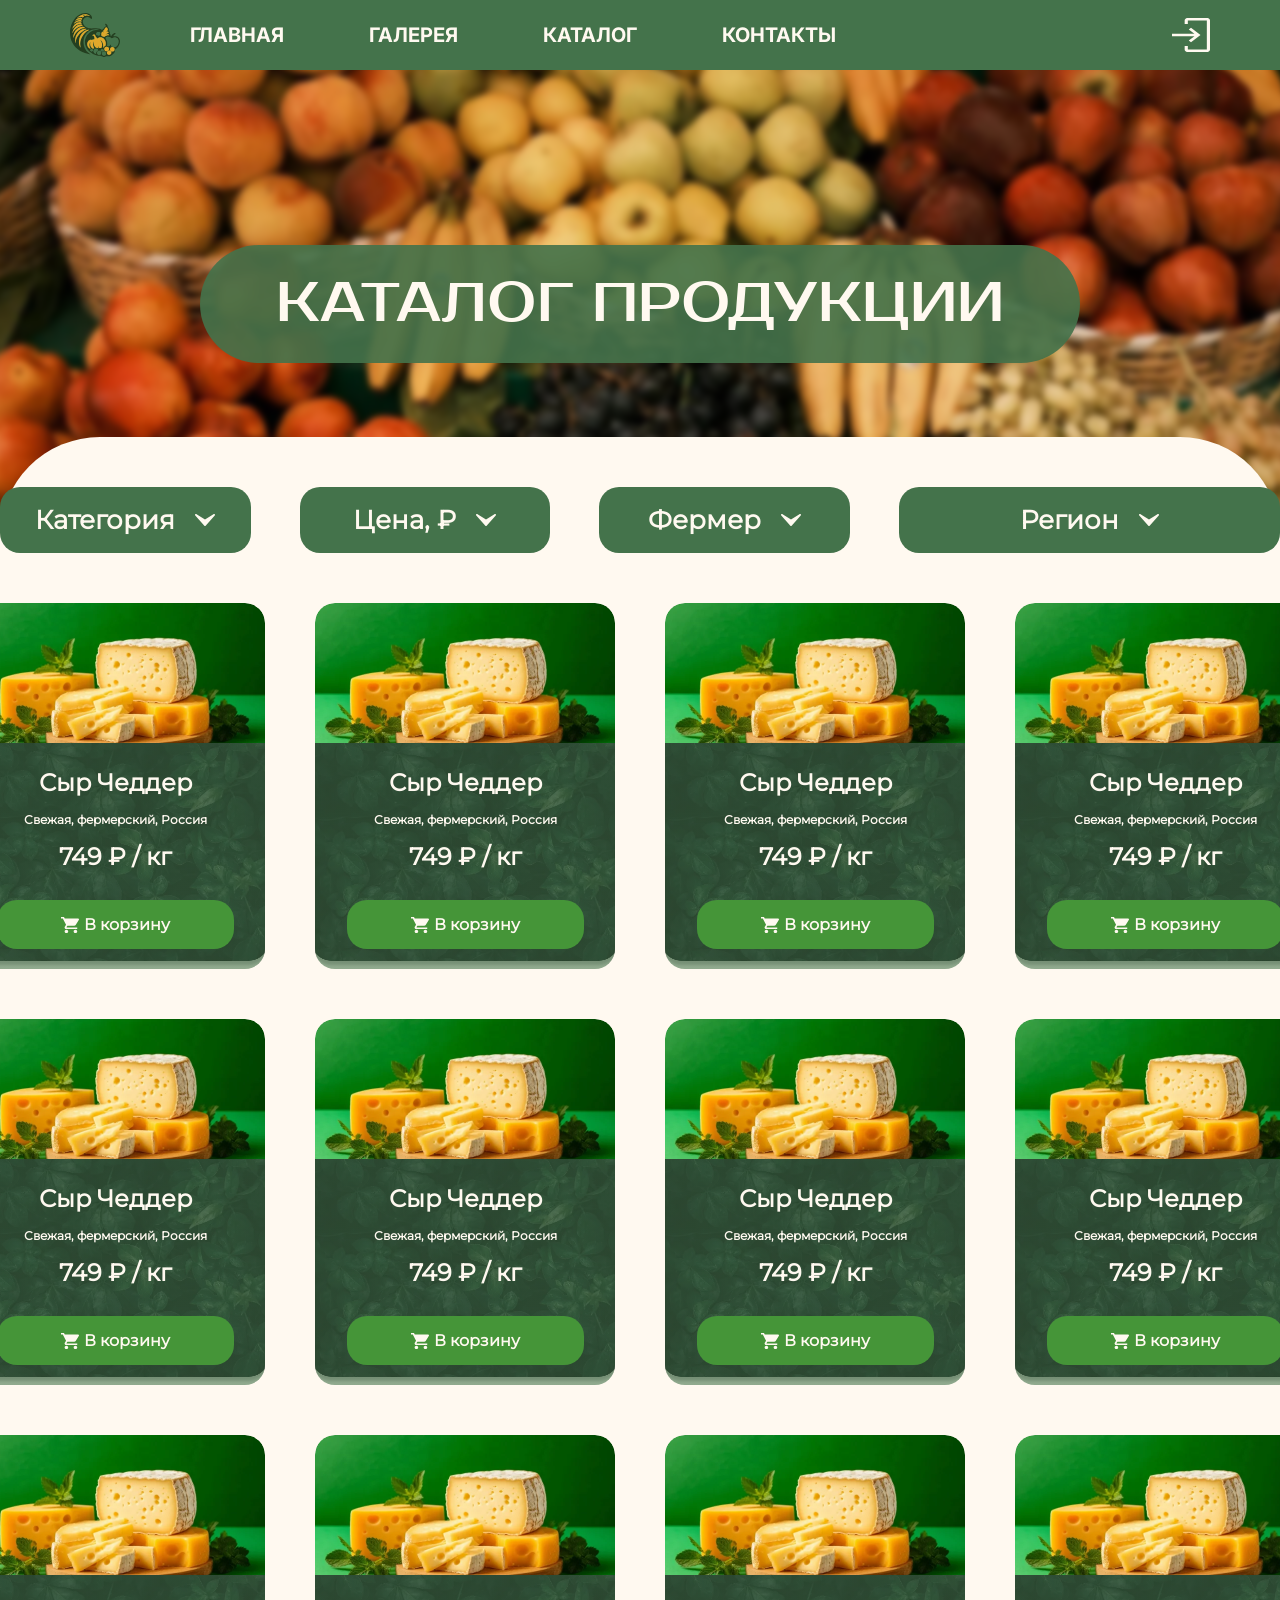
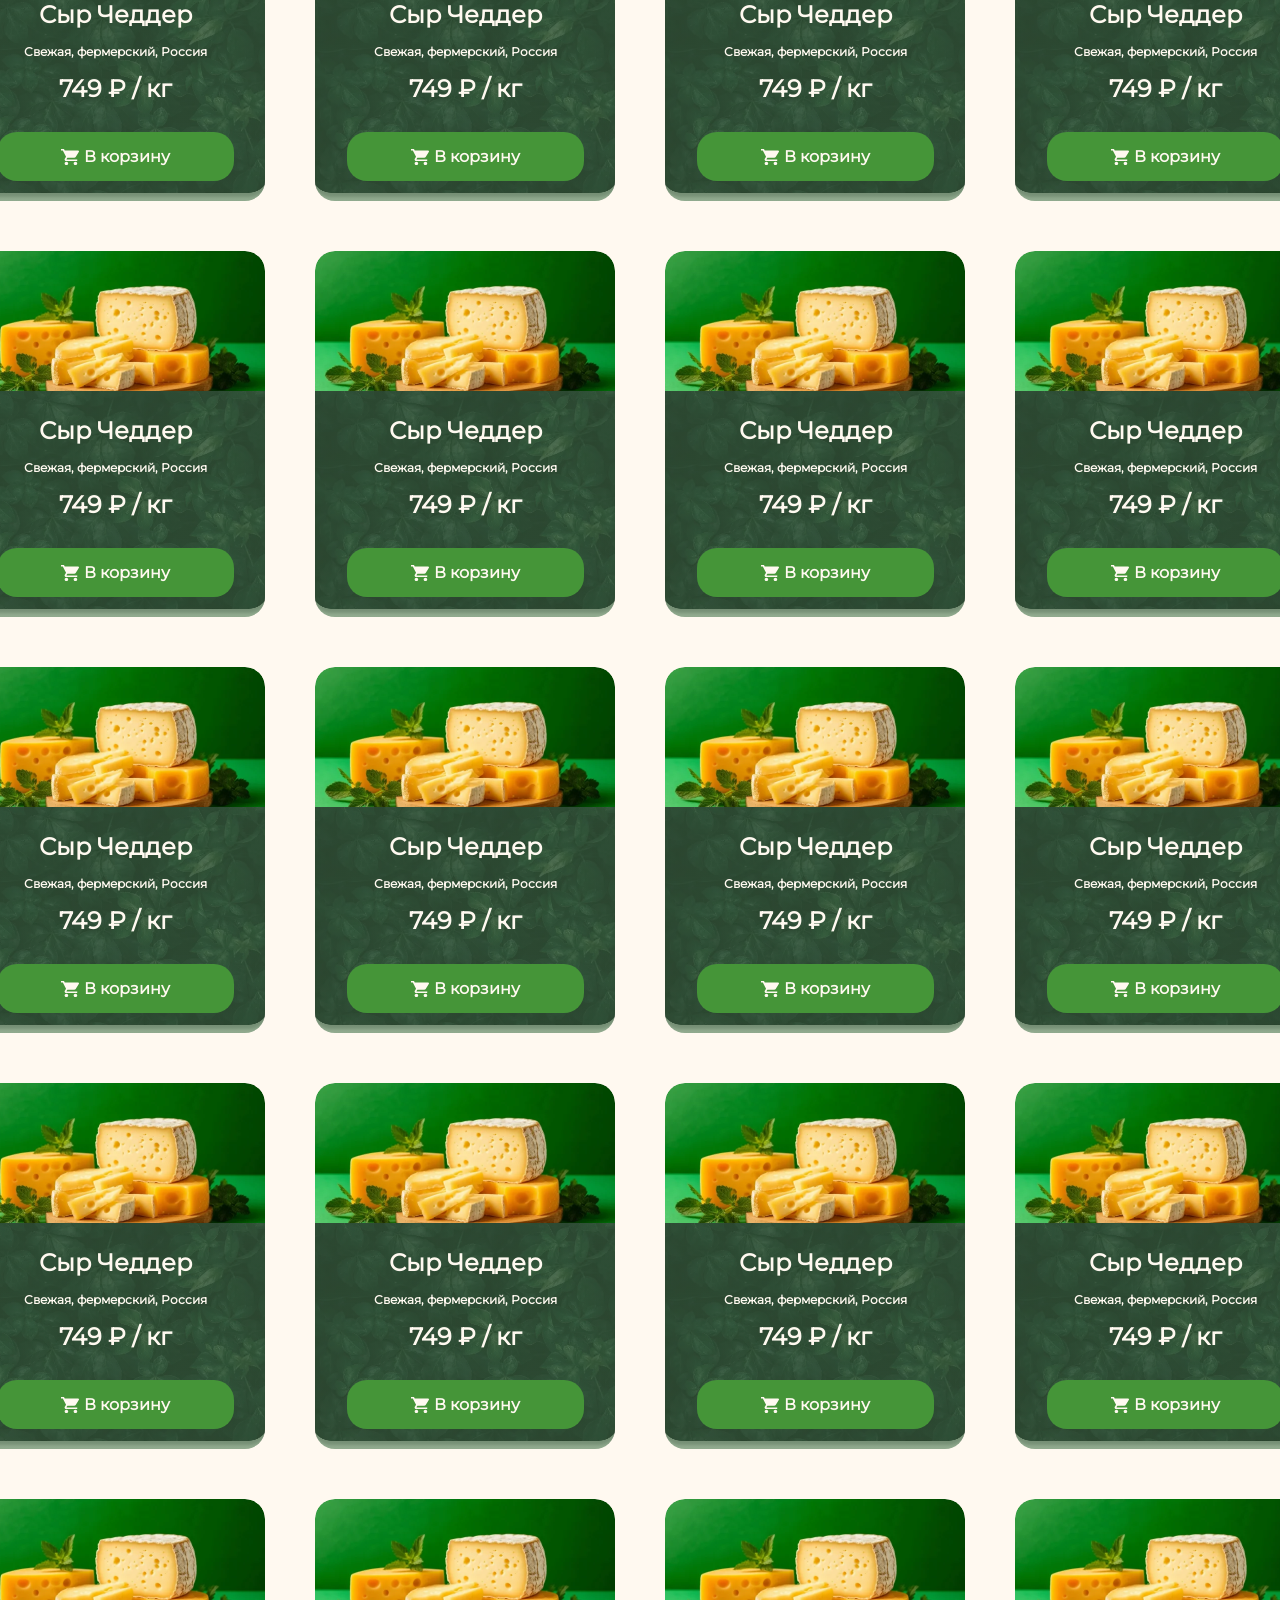
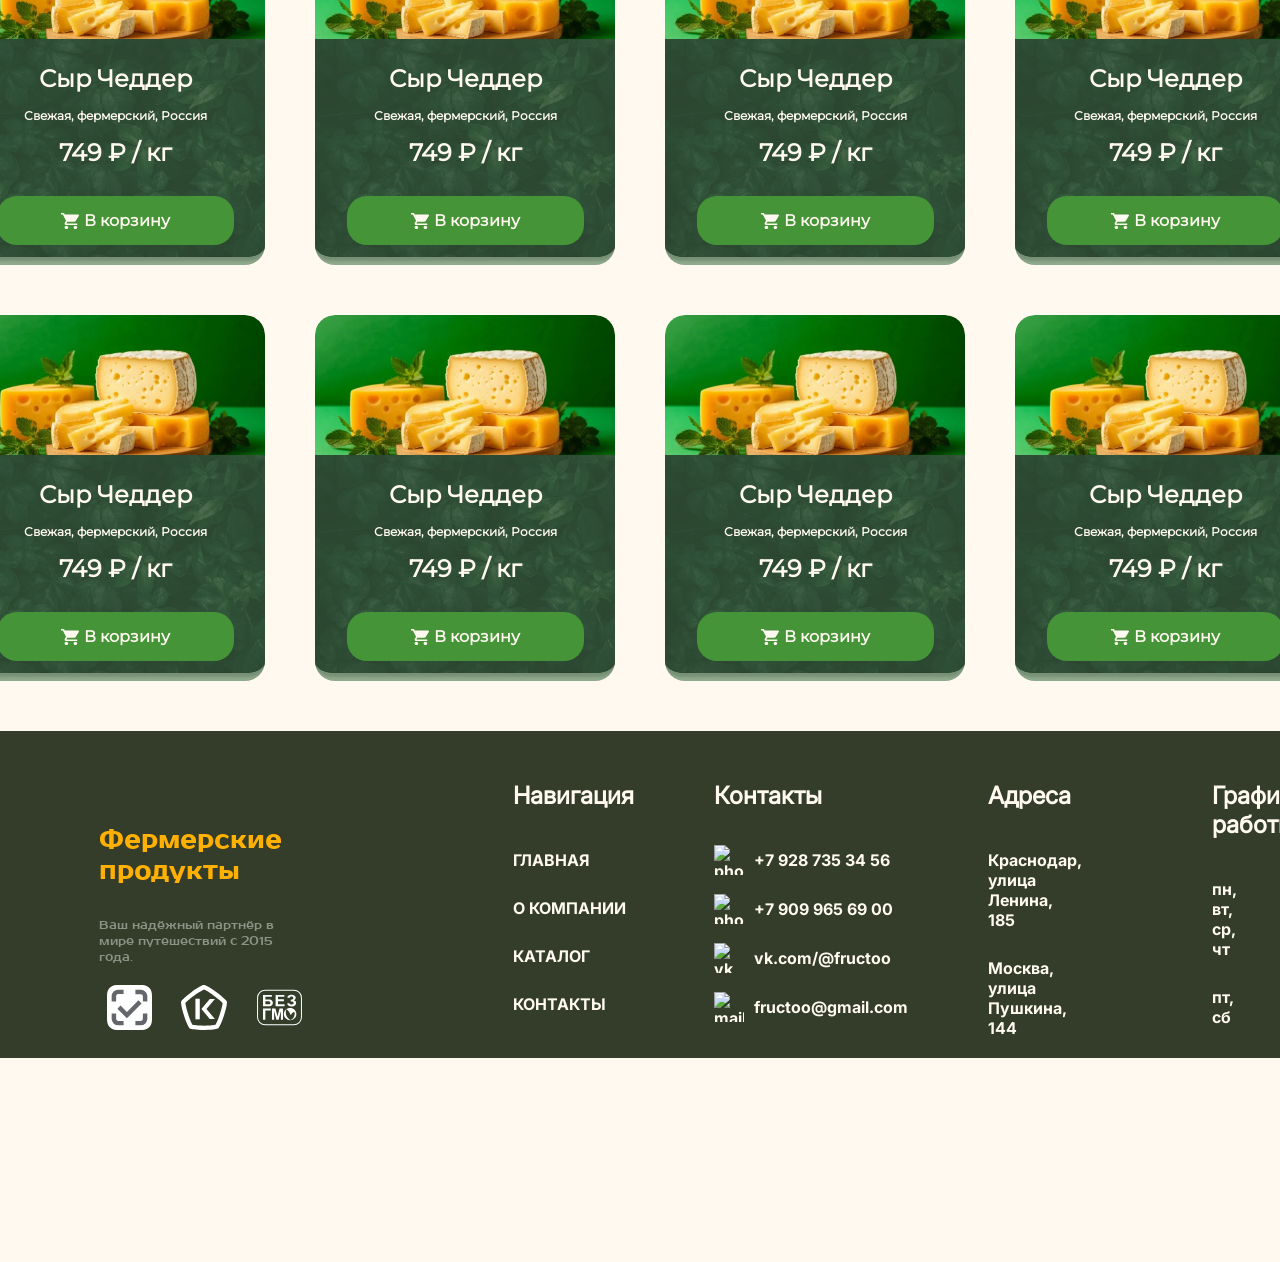
==== src/pages/catalog.html @ a936601e "Added "catalog" page" ====
<!DOCTYPE html>
<html lang="ru">
<head>
    <meta charset="UTF-8">
    <title>Фермерские продукты - Каталог</title>
    <link rel="stylesheet" href="../style/catalog.css">
    <meta name="viewport" content="width=device-width, initial-scale=1.0">
</head>
<body>
    <header>
      <a href="../../index.html"><div class="header-logo"></div></a>
      <div class="header-title">
        <a href="../../index.html"><nav>главная</nav></a>
        <a href="#"><nav>галерея</nav></a>
        <a href="#"><nav>каталог</nav></a>
        <a href="#"><nav>контакты</nav></a>
      </div>
      <a href="#" class="header-login"></a>
    </header>
    <section class="banner">
      <div class="banner-circle">
        <div class="banner-h1">
          каталог продукции
        </div>
      </div>
    </section>
    <section class="catalog">
        <div class="filters">
            <div class="filter-button">
                <div class="filter-title">Категория</div>
                <div class="filter-icon"></div>
            </div>
            <div class="filter-button">
                <div class="filter-title">Цена, ₽</div>
                <div class="filter-icon"></div>
            </div>
            <div class="filter-button">
                <div class="filter-title">Фермер</div>
                <div class="filter-icon"></div>
            </div>
            <div class="filter-button f1">
                <div class="filter-title">Регион</div>
                <div class="filter-icon"></div>
            </div>
        </div>
        <div class="cards">
            <div class="card">
                <div class="card-img"></div>
                <div class="card-info">
                    <div class="card-title">Сыр Чеддер</div>
                    <div class="card-tag">Свежая, фермерский, Россия</div>
                    <div class="card-price">749 ₽ / кг</div>
                    <div class="card-button">
                        <div class="icon"></div>
                        <div class="title">В корзину</div>
                    </div>
                </div>
            </div>
            <div class="card">
                <div class="card-img"></div>
                <div class="card-info">
                    <div class="card-title">Сыр Чеддер</div>
                    <div class="card-tag">Свежая, фермерский, Россия</div>
                    <div class="card-price">749 ₽ / кг</div>
                    <div class="card-button">
                        <div class="icon"></div>
                        <div class="title">В корзину</div>
                    </div>
                </div>
            </div>
            <div class="card">
                <div class="card-img"></div>
                <div class="card-info">
                    <div class="card-title">Сыр Чеддер</div>
                    <div class="card-tag">Свежая, фермерский, Россия</div>
                    <div class="card-price">749 ₽ / кг</div>
                    <div class="card-button">
                        <div class="icon"></div>
                        <div class="title">В корзину</div>
                    </div>
                </div>
            </div>
            <div class="card">
                <div class="card-img"></div>
                <div class="card-info">
                    <div class="card-title">Сыр Чеддер</div>
                    <div class="card-tag">Свежая, фермерский, Россия</div>
                    <div class="card-price">749 ₽ / кг</div>
                    <div class="card-button">
                        <div class="icon"></div>
                        <div class="title">В корзину</div>
                    </div>
                </div>
            </div>
            <div class="card">
                <div class="card-img"></div>
                <div class="card-info">
                    <div class="card-title">Сыр Чеддер</div>
                    <div class="card-tag">Свежая, фермерский, Россия</div>
                    <div class="card-price">749 ₽ / кг</div>
                    <div class="card-button">
                        <div class="icon"></div>
                        <div class="title">В корзину</div>
                    </div>
                </div>
            </div>
            <div class="card">
                <div class="card-img"></div>
                <div class="card-info">
                    <div class="card-title">Сыр Чеддер</div>
                    <div class="card-tag">Свежая, фермерский, Россия</div>
                    <div class="card-price">749 ₽ / кг</div>
                    <div class="card-button">
                        <div class="icon"></div>
                        <div class="title">В корзину</div>
                    </div>
                </div>
            </div>
            <div class="card">
                <div class="card-img"></div>
                <div class="card-info">
                    <div class="card-title">Сыр Чеддер</div>
                    <div class="card-tag">Свежая, фермерский, Россия</div>
                    <div class="card-price">749 ₽ / кг</div>
                    <div class="card-button">
                        <div class="icon"></div>
                        <div class="title">В корзину</div>
                    </div>
                </div>
            </div>
            <div class="card">
                <div class="card-img"></div>
                <div class="card-info">
                    <div class="card-title">Сыр Чеддер</div>
                    <div class="card-tag">Свежая, фермерский, Россия</div>
                    <div class="card-price">749 ₽ / кг</div>
                    <div class="card-button">
                        <div class="icon"></div>
                        <div class="title">В корзину</div>
                    </div>
                </div>
            </div>
            <div class="card">
                <div class="card-img"></div>
                <div class="card-info">
                    <div class="card-title">Сыр Чеддер</div>
                    <div class="card-tag">Свежая, фермерский, Россия</div>
                    <div class="card-price">749 ₽ / кг</div>
                    <div class="card-button">
                        <div class="icon"></div>
                        <div class="title">В корзину</div>
                    </div>
                </div>
            </div>
            <div class="card">
                <div class="card-img"></div>
                <div class="card-info">
                    <div class="card-title">Сыр Чеддер</div>
                    <div class="card-tag">Свежая, фермерский, Россия</div>
                    <div class="card-price">749 ₽ / кг</div>
                    <div class="card-button">
                        <div class="icon"></div>
                        <div class="title">В корзину</div>
                    </div>
                </div>
            </div>
            <div class="card">
                <div class="card-img"></div>
                <div class="card-info">
                    <div class="card-title">Сыр Чеддер</div>
                    <div class="card-tag">Свежая, фермерский, Россия</div>
                    <div class="card-price">749 ₽ / кг</div>
                    <div class="card-button">
                        <div class="icon"></div>
                        <div class="title">В корзину</div>
                    </div>
                </div>
            </div>
            <div class="card">
                <div class="card-img"></div>
                <div class="card-info">
                    <div class="card-title">Сыр Чеддер</div>
                    <div class="card-tag">Свежая, фермерский, Россия</div>
                    <div class="card-price">749 ₽ / кг</div>
                    <div class="card-button">
                        <div class="icon"></div>
                        <div class="title">В корзину</div>
                    </div>
                </div>
            </div>
            <div class="card">
                <div class="card-img"></div>
                <div class="card-info">
                    <div class="card-title">Сыр Чеддер</div>
                    <div class="card-tag">Свежая, фермерский, Россия</div>
                    <div class="card-price">749 ₽ / кг</div>
                    <div class="card-button">
                        <div class="icon"></div>
                        <div class="title">В корзину</div>
                    </div>
                </div>
            </div>
            <div class="card">
                <div class="card-img"></div>
                <div class="card-info">
                    <div class="card-title">Сыр Чеддер</div>
                    <div class="card-tag">Свежая, фермерский, Россия</div>
                    <div class="card-price">749 ₽ / кг</div>
                    <div class="card-button">
                        <div class="icon"></div>
                        <div class="title">В корзину</div>
                    </div>
                </div>
            </div>
            <div class="card">
                <div class="card-img"></div>
                <div class="card-info">
                    <div class="card-title">Сыр Чеддер</div>
                    <div class="card-tag">Свежая, фермерский, Россия</div>
                    <div class="card-price">749 ₽ / кг</div>
                    <div class="card-button">
                        <div class="icon"></div>
                        <div class="title">В корзину</div>
                    </div>
                </div>
            </div>
            <div class="card">
                <div class="card-img"></div>
                <div class="card-info">
                    <div class="card-title">Сыр Чеддер</div>
                    <div class="card-tag">Свежая, фермерский, Россия</div>
                    <div class="card-price">749 ₽ / кг</div>
                    <div class="card-button">
                        <div class="icon"></div>
                        <div class="title">В корзину</div>
                    </div>
                </div>
            </div>
            <div class="card">
                <div class="card-img"></div>
                <div class="card-info">
                    <div class="card-title">Сыр Чеддер</div>
                    <div class="card-tag">Свежая, фермерский, Россия</div>
                    <div class="card-price">749 ₽ / кг</div>
                    <div class="card-button">
                        <div class="icon"></div>
                        <div class="title">В корзину</div>
                    </div>
                </div>
            </div>
            <div class="card">
                <div class="card-img"></div>
                <div class="card-info">
                    <div class="card-title">Сыр Чеддер</div>
                    <div class="card-tag">Свежая, фермерский, Россия</div>
                    <div class="card-price">749 ₽ / кг</div>
                    <div class="card-button">
                        <div class="icon"></div>
                        <div class="title">В корзину</div>
                    </div>
                </div>
            </div>
            <div class="card">
                <div class="card-img"></div>
                <div class="card-info">
                    <div class="card-title">Сыр Чеддер</div>
                    <div class="card-tag">Свежая, фермерский, Россия</div>
                    <div class="card-price">749 ₽ / кг</div>
                    <div class="card-button">
                        <div class="icon"></div>
                        <div class="title">В корзину</div>
                    </div>
                </div>
            </div>
            <div class="card">
                <div class="card-img"></div>
                <div class="card-info">
                    <div class="card-title">Сыр Чеддер</div>
                    <div class="card-tag">Свежая, фермерский, Россия</div>
                    <div class="card-price">749 ₽ / кг</div>
                    <div class="card-button">
                        <div class="icon"></div>
                        <div class="title">В корзину</div>
                    </div>
                </div>
            </div>
            <div class="card">
                <div class="card-img"></div>
                <div class="card-info">
                    <div class="card-title">Сыр Чеддер</div>
                    <div class="card-tag">Свежая, фермерский, Россия</div>
                    <div class="card-price">749 ₽ / кг</div>
                    <div class="card-button">
                        <div class="icon"></div>
                        <div class="title">В корзину</div>
                    </div>
                </div>
            </div>
            <div class="card">
                <div class="card-img"></div>
                <div class="card-info">
                    <div class="card-title">Сыр Чеддер</div>
                    <div class="card-tag">Свежая, фермерский, Россия</div>
                    <div class="card-price">749 ₽ / кг</div>
                    <div class="card-button">
                        <div class="icon"></div>
                        <div class="title">В корзину</div>
                    </div>
                </div>
            </div>
            <div class="card">
                <div class="card-img"></div>
                <div class="card-info">
                    <div class="card-title">Сыр Чеддер</div>
                    <div class="card-tag">Свежая, фермерский, Россия</div>
                    <div class="card-price">749 ₽ / кг</div>
                    <div class="card-button">
                        <div class="icon"></div>
                        <div class="title">В корзину</div>
                    </div>
                </div>
            </div>
            <div class="card">
                <div class="card-img"></div>
                <div class="card-info">
                    <div class="card-title">Сыр Чеддер</div>
                    <div class="card-tag">Свежая, фермерский, Россия</div>
                    <div class="card-price">749 ₽ / кг</div>
                    <div class="card-button">
                        <div class="icon"></div>
                        <div class="title">В корзину</div>
                    </div>
                </div>
            </div>
            <div class="card">
                <div class="card-img"></div>
                <div class="card-info">
                    <div class="card-title">Сыр Чеддер</div>
                    <div class="card-tag">Свежая, фермерский, Россия</div>
                    <div class="card-price">749 ₽ / кг</div>
                    <div class="card-button">
                        <div class="icon"></div>
                        <div class="title">В корзину</div>
                    </div>
                </div>
            </div>
            <div class="card">
                <div class="card-img"></div>
                <div class="card-info">
                    <div class="card-title">Сыр Чеддер</div>
                    <div class="card-tag">Свежая, фермерский, Россия</div>
                    <div class="card-price">749 ₽ / кг</div>
                    <div class="card-button">
                        <div class="icon"></div>
                        <div class="title">В корзину</div>
                    </div>
                </div>
            </div>
            <div class="card">
                <div class="card-img"></div>
                <div class="card-info">
                    <div class="card-title">Сыр Чеддер</div>
                    <div class="card-tag">Свежая, фермерский, Россия</div>
                    <div class="card-price">749 ₽ / кг</div>
                    <div class="card-button">
                        <div class="icon"></div>
                        <div class="title">В корзину</div>
                    </div>
                </div>
            </div>
            <div class="card">
                <div class="card-img"></div>
                <div class="card-info">
                    <div class="card-title">Сыр Чеддер</div>
                    <div class="card-tag">Свежая, фермерский, Россия</div>
                    <div class="card-price">749 ₽ / кг</div>
                    <div class="card-button">
                        <div class="icon"></div>
                        <div class="title">В корзину</div>
                    </div>
                </div>
            </div>
            <div class="card">
                <div class="card-img"></div>
                <div class="card-info">
                    <div class="card-title">Сыр Чеддер</div>
                    <div class="card-tag">Свежая, фермерский, Россия</div>
                    <div class="card-price">749 ₽ / кг</div>
                    <div class="card-button">
                        <div class="icon"></div>
                        <div class="title">В корзину</div>
                    </div>
                </div>
            </div>
            <div class="card">
                <div class="card-img"></div>
                <div class="card-info">
                    <div class="card-title">Сыр Чеддер</div>
                    <div class="card-tag">Свежая, фермерский, Россия</div>
                    <div class="card-price">749 ₽ / кг</div>
                    <div class="card-button">
                        <div class="icon"></div>
                        <div class="title">В корзину</div>
                    </div>
                </div>
            </div>
            <div class="card">
                <div class="card-img"></div>
                <div class="card-info">
                    <div class="card-title">Сыр Чеддер</div>
                    <div class="card-tag">Свежая, фермерский, Россия</div>
                    <div class="card-price">749 ₽ / кг</div>
                    <div class="card-button">
                        <div class="icon"></div>
                        <div class="title">В корзину</div>
                    </div>
                </div>
            </div>
            <div class="card">
                <div class="card-img"></div>
                <div class="card-info">
                    <div class="card-title">Сыр Чеддер</div>
                    <div class="card-tag">Свежая, фермерский, Россия</div>
                    <div class="card-price">749 ₽ / кг</div>
                    <div class="card-button">
                        <div class="icon"></div>
                        <div class="title">В корзину</div>
                    </div>
                </div>
            </div>
        </div>
    </section>
    <footer>
        <div class="footer-lable">
            <div class="footer-la"></div>
            <div class="footer-ln">Фермерские продукты</div>
            <div class="footer-ld">Ваш надёжный партнёр в мире путешествий с 2015 года.</div>
            <div class="footer-ls">
                <div class="ls1"></div>
                <div class="ls2"></div>
                <div class="ls3"></div>
            </div>
        </div>
        <div class="footer-info">
            <div class="footer-nav">
                <div class="footer-h1">Навигация</div>
                <a href="#" class="footer-link">ГЛАВНАЯ</a>
                <a href="#" class="footer-link">О КОМПАНИИ</a>
                <a href="#" class="footer-link">КАТАЛОГ</a>
                <a href="#" class="footer-link">КОНТАКТЫ</a>
            </div>
            <div class="footer-cont">
                <div class="footer-h1">Контакты</div>
                <a href="#" class="footer-link"><img src="../image/icons/phone.svg" alt="phone">+7 928 735 34 56</a>
                <a href="#" class="footer-link"><img src="../image/icons/phone.svg" alt="phone">+7 909  965 69 00</a>
                <a href="#" class="footer-link"><img src="../image/icons/vk.svg" alt="vk">vk.com/@fructoo</a>
                <a href="#" class="footer-link"><img src="../image/icons/gmail.svg" alt="mail">fructoo@gmail.com</a>
            </div>
            <div class="footer-address">
                <div class="footer-h1">Адреса</div>
                <a href="#" class="footer-link">Краснодар, улица Ленина, 185 </a>
                <a href="#" class="footer-link">Москва, улица Пушкина, 144</a>
                <a href="#" class="footer-link">Грозный, улица Чехова, 99</a>
                <a href="#" class="footer-link">Ростов, улица Весенняя, 198</a>
            </div>
            <div class="footer-time">
                <div class="footer-h1">График работы</div>
                <a class="footer-link">пн, вт, ср, чт<span>5:00 - 20:00</span></a>
                <a class="footer-link">пт, сб<span>7:00 - 18:00</span></a>
                <a class="footer-link">вс<span>8:00 - 16:00</span></a>
            </div>
        </div>
    </footer>
</body>
</html>
---- src/style/catalog.css ----
@import "style.css";

.banner {
    position: relative;
    overflow: hidden;
    height: 467px;
    display: flex;
}

.banner::before {
    content: '';
    position: absolute;
    top: 0;
    left: 0;
    right: 0;
    bottom: 0;
    background-image: url('../image/banners/catalog.webp');
    background-size: cover;
    background-position: center;
    filter: blur(3px);
    z-index: 0;
    transform: scale(1.05);
}

.banner-circle {
    height: 118px;
    width: 880px;
    border-radius: 188px;
    background-color: rgb(68, 115, 75, 0.9);
    margin-left: auto;
    margin-right: auto;
    align-self: center;
    text-align: center;
    align-content: center;
    position: relative;
    z-index: 1;
}

.banner-h1 {
    color: var(--text-color-alt);
    text-transform: uppercase;
    font-family: ProstoOne, sans-serif;
    font-size: 55px;
}

.banner-h1 p span {
    color: var(--text-color-accent);
}

.banner-h2 {
    color: var(--text-color-alt);
    font-family: Montserrat, sans-serif;
    font-size: 24px;
    letter-spacing: 2px;
    margin-top: 2px;
}

.catalog {
    background-color: var(--background);
    border-radius: 100px 100px 0 0;
    margin-top: -100px;
    position: relative;
    z-index: 2;
    padding-bottom: 50px;
}

.filters {
    display: flex;
    padding-top: 50px;
    padding-bottom: 50px;
    justify-content: center;
    gap: 49px;
}

.filter-button {
    display: flex;
    width: 266px;
    height: 66px;
    background-color: var(--primary-color);
    border-radius: 20px;
    color: var(--background);
    font-family: Montserrat, sans-serif;
    font-size: 26px;
    font-weight: bold;
    justify-content: center;
    align-items: center;
    cursor: pointer;
    gap: 20px;
}

.f1 {
    width: 405px;
}

.filter-icon {
    width: 20px;
    height: 12px;
    background-image: url('../image/icons/check-bottom.svg');
    background-size: cover;
    background-position: center;
}

.cards {
    display: grid;
    grid-template-columns: repeat(4, 300px);
    justify-content: center;
    gap: 50px;
}

.card {
    width: 300px;
    height: 366px;
    background-color: rgba(68, 115, 75, 0.1);
    border-radius: 20px;
    text-align: center;
    justify-items: center;
    color: var(--background);
    font-family: Montserrat, sans-serif;
    font-weight: bold;
    overflow: hidden;
    display: flex;
    flex-direction: column;
}

.card-img {
    height: 170px;
    width: 300px;
    background-image: url('../image/cards/card-imgs/cheese.webp');
    background-size: cover;
    background-position: center;
    border-radius: 20px 20px 0 0;
    z-index: 1;
}

.card-info {
    background-image:
            linear-gradient(rgba(68, 115, 75, 0.55), rgba(68, 115, 75, 0.55)),
            url('../image/cards/card.webp');
    background-size: cover;
    background-position: center;
    margin-top: -30px;
    position: relative;
    z-index: 2;
    display: flex;
    flex-direction: column;
    align-items: center;
    flex-grow: 1;
}

.card-title {
    padding-top: 25px;
    font-size: 24px;
}

.card-tag {
    padding-top: 15px;
    font-size: 12px;
}

.card-price {
    padding-top: 15px;
    font-size: 24px;
    margin-bottom: auto;
}

.card-button {
    height: 49px;
    width: 237px;
    margin-bottom: 20px;
    background-color: var(--button-catalog-color);
    border-radius: 20px;
    display: flex;
    justify-content: center;
    align-items: center;
    cursor: pointer;
    gap: 5px;
}

.icon {
    background-image: url("../image/icons/cart.svg");
    width: 18px;
    height: 16px;
}
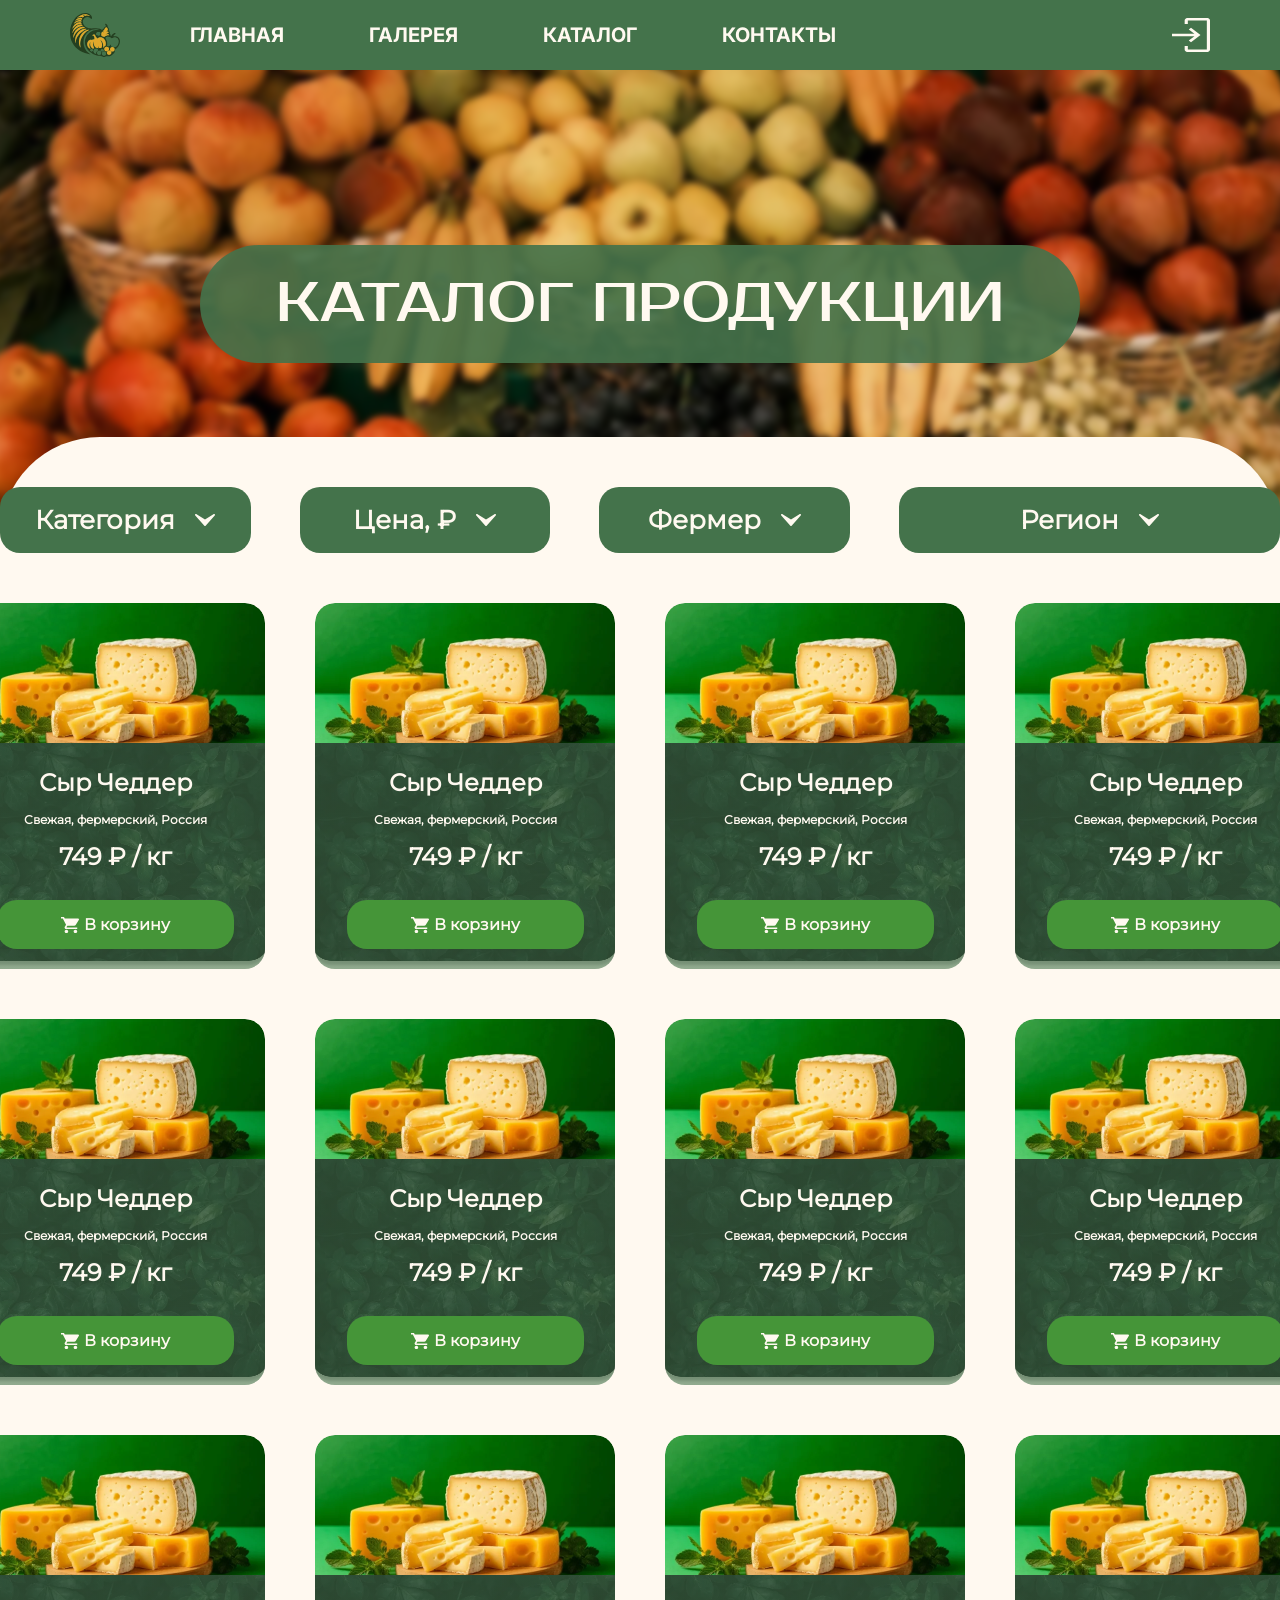
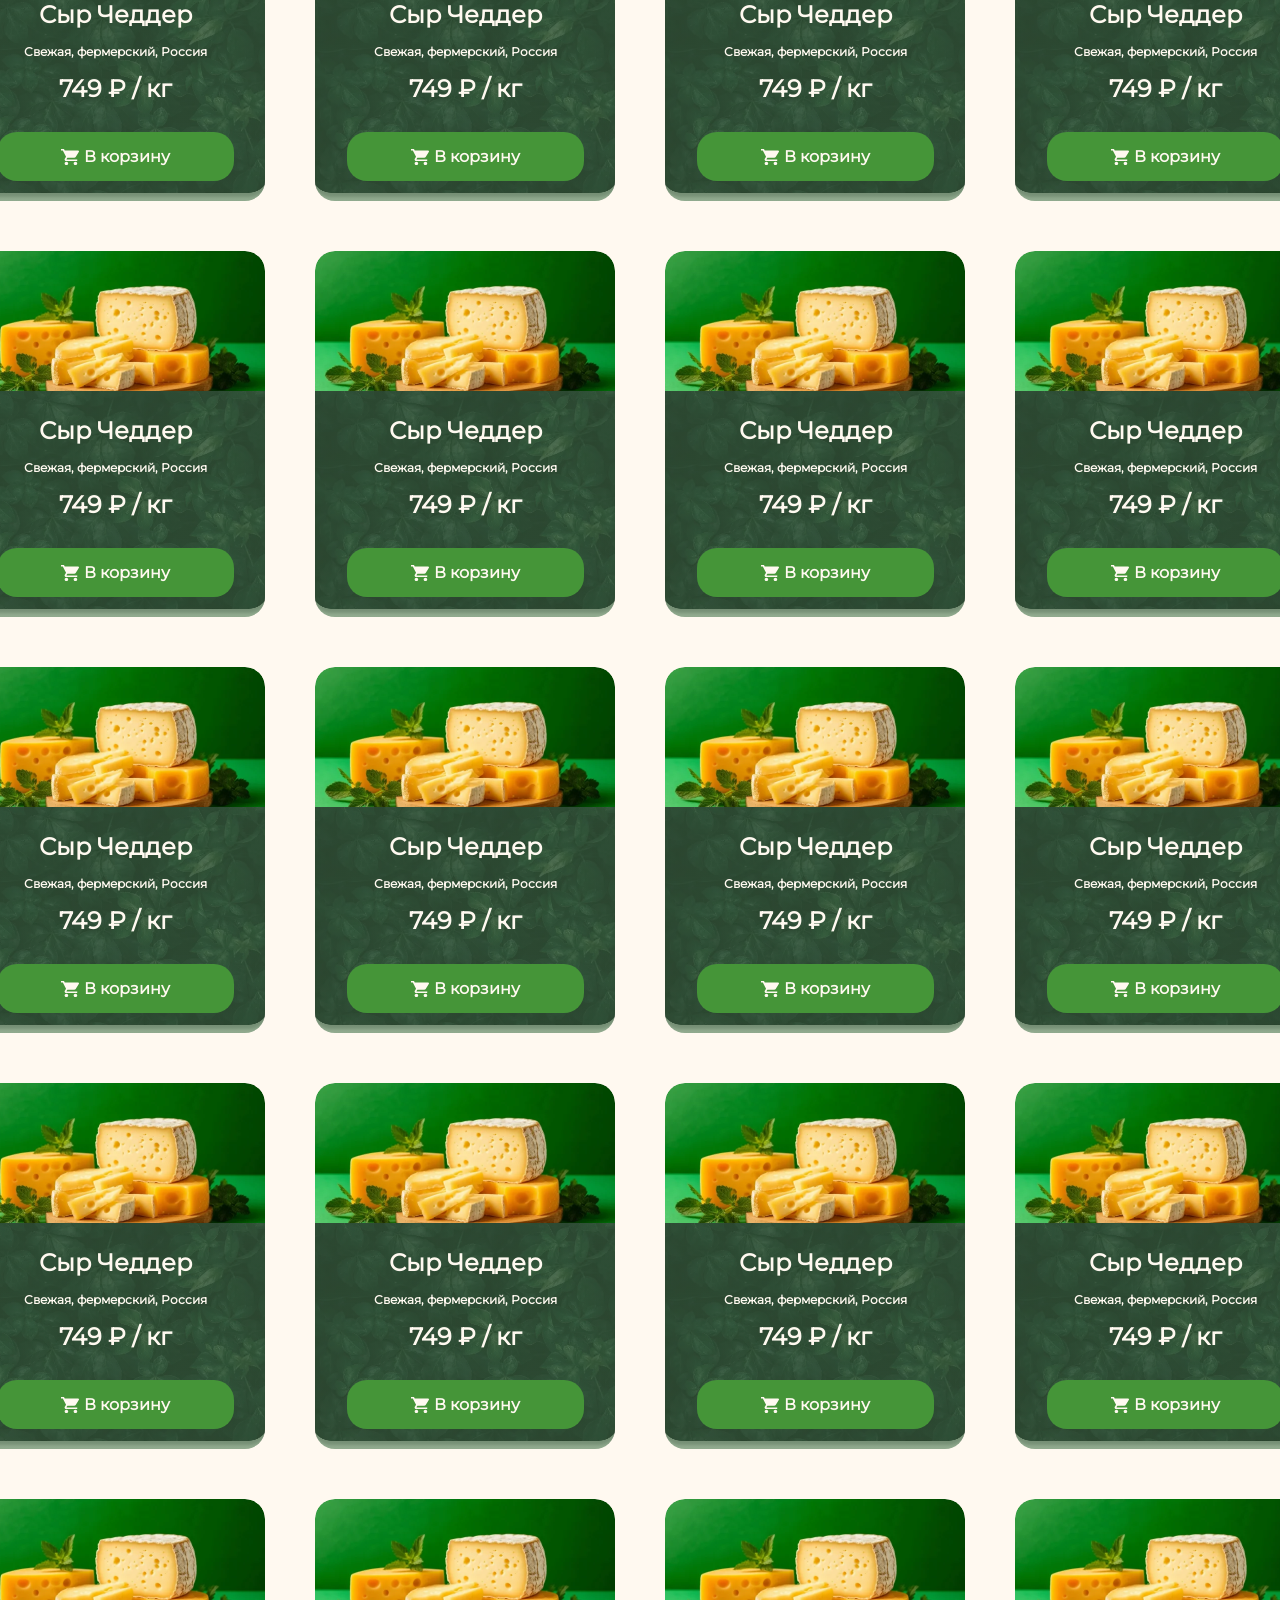
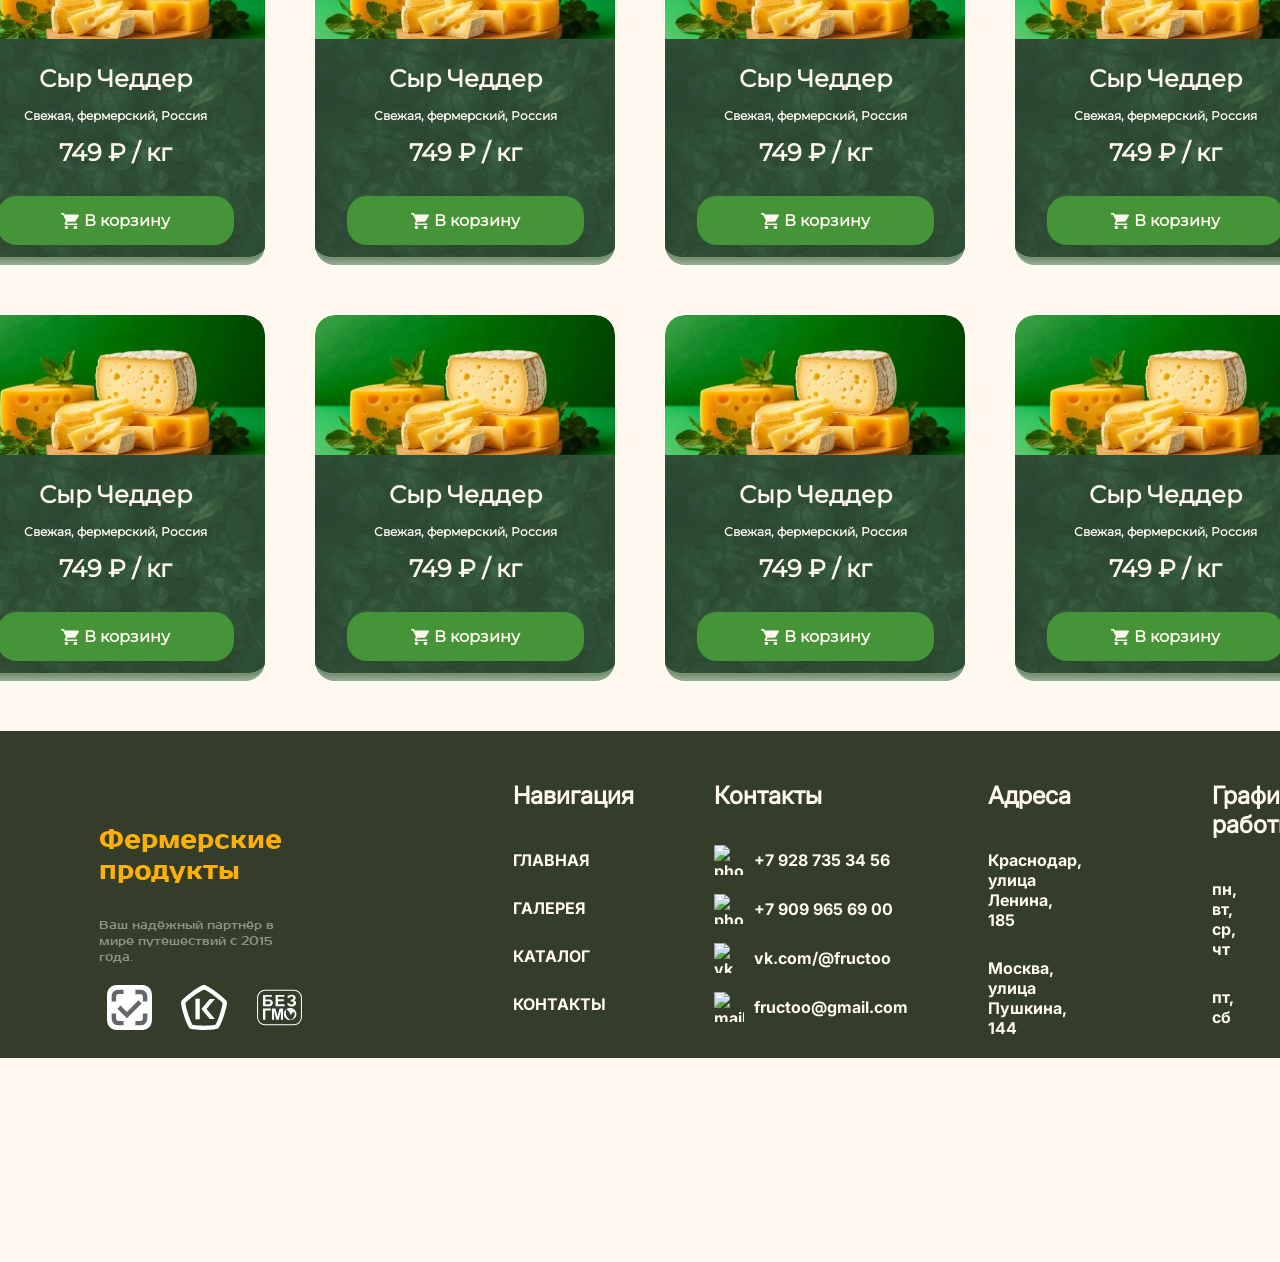
==== commit 6b114402: "Updated links on header & footer" ====
--- a/src/pages/catalog.html
+++ b/src/pages/catalog.html
@@ -11,9 +11,9 @@
       <a href="../../index.html"><div class="header-logo"></div></a>
       <div class="header-title">
         <a href="../../index.html"><nav>главная</nav></a>
-        <a href="#"><nav>галерея</nav></a>
+        <a href="./gallery.html"><nav>галерея</nav></a>
         <a href="#"><nav>каталог</nav></a>
-        <a href="#"><nav>контакты</nav></a>
+        <a href="./contact.html"><nav>контакты</nav></a>
       </div>
       <a href="#" class="header-login"></a>
     </header>
@@ -444,17 +444,17 @@
         <div class="footer-info">
             <div class="footer-nav">
                 <div class="footer-h1">Навигация</div>
-                <a href="#" class="footer-link">ГЛАВНАЯ</a>
-                <a href="#" class="footer-link">О КОМПАНИИ</a>
-                <a href="#" class="footer-link">КАТАЛОГ</a>
-                <a href="#" class="footer-link">КОНТАКТЫ</a>
+                <a href="../../index.html" class="footer-link">ГЛАВНАЯ</a>
+                <a href="./gallery.html" class="footer-link">ГАЛЕРЕЯ</a>
+                <a href="./catalog.html" class="footer-link">КАТАЛОГ</a>
+                <a href="./contact.html" class="footer-link">КОНТАКТЫ</a>
             </div>
             <div class="footer-cont">
                 <div class="footer-h1">Контакты</div>
-                <a href="#" class="footer-link"><img src="../image/icons/phone.svg" alt="phone">+7 928 735 34 56</a>
-                <a href="#" class="footer-link"><img src="../image/icons/phone.svg" alt="phone">+7 909  965 69 00</a>
-                <a href="#" class="footer-link"><img src="../image/icons/vk.svg" alt="vk">vk.com/@fructoo</a>
-                <a href="#" class="footer-link"><img src="../image/icons/gmail.svg" alt="mail">fructoo@gmail.com</a>
+                <a href="#" class="footer-link"><img src="src/image/icons/phone.svg" alt="phone">+7 928 735 34 56</a>
+                <a href="#" class="footer-link"><img src="src/image/icons/phone.svg" alt="phone">+7 909  965 69 00</a>
+                <a href="#" class="footer-link"><img src="src/image/icons/vk.svg" alt="vk">vk.com/@fructoo</a>
+                <a href="#" class="footer-link"><img src="src/image/icons/gmail.svg" alt="mail">fructoo@gmail.com</a>
             </div>
             <div class="footer-address">
                 <div class="footer-h1">Адреса</div>
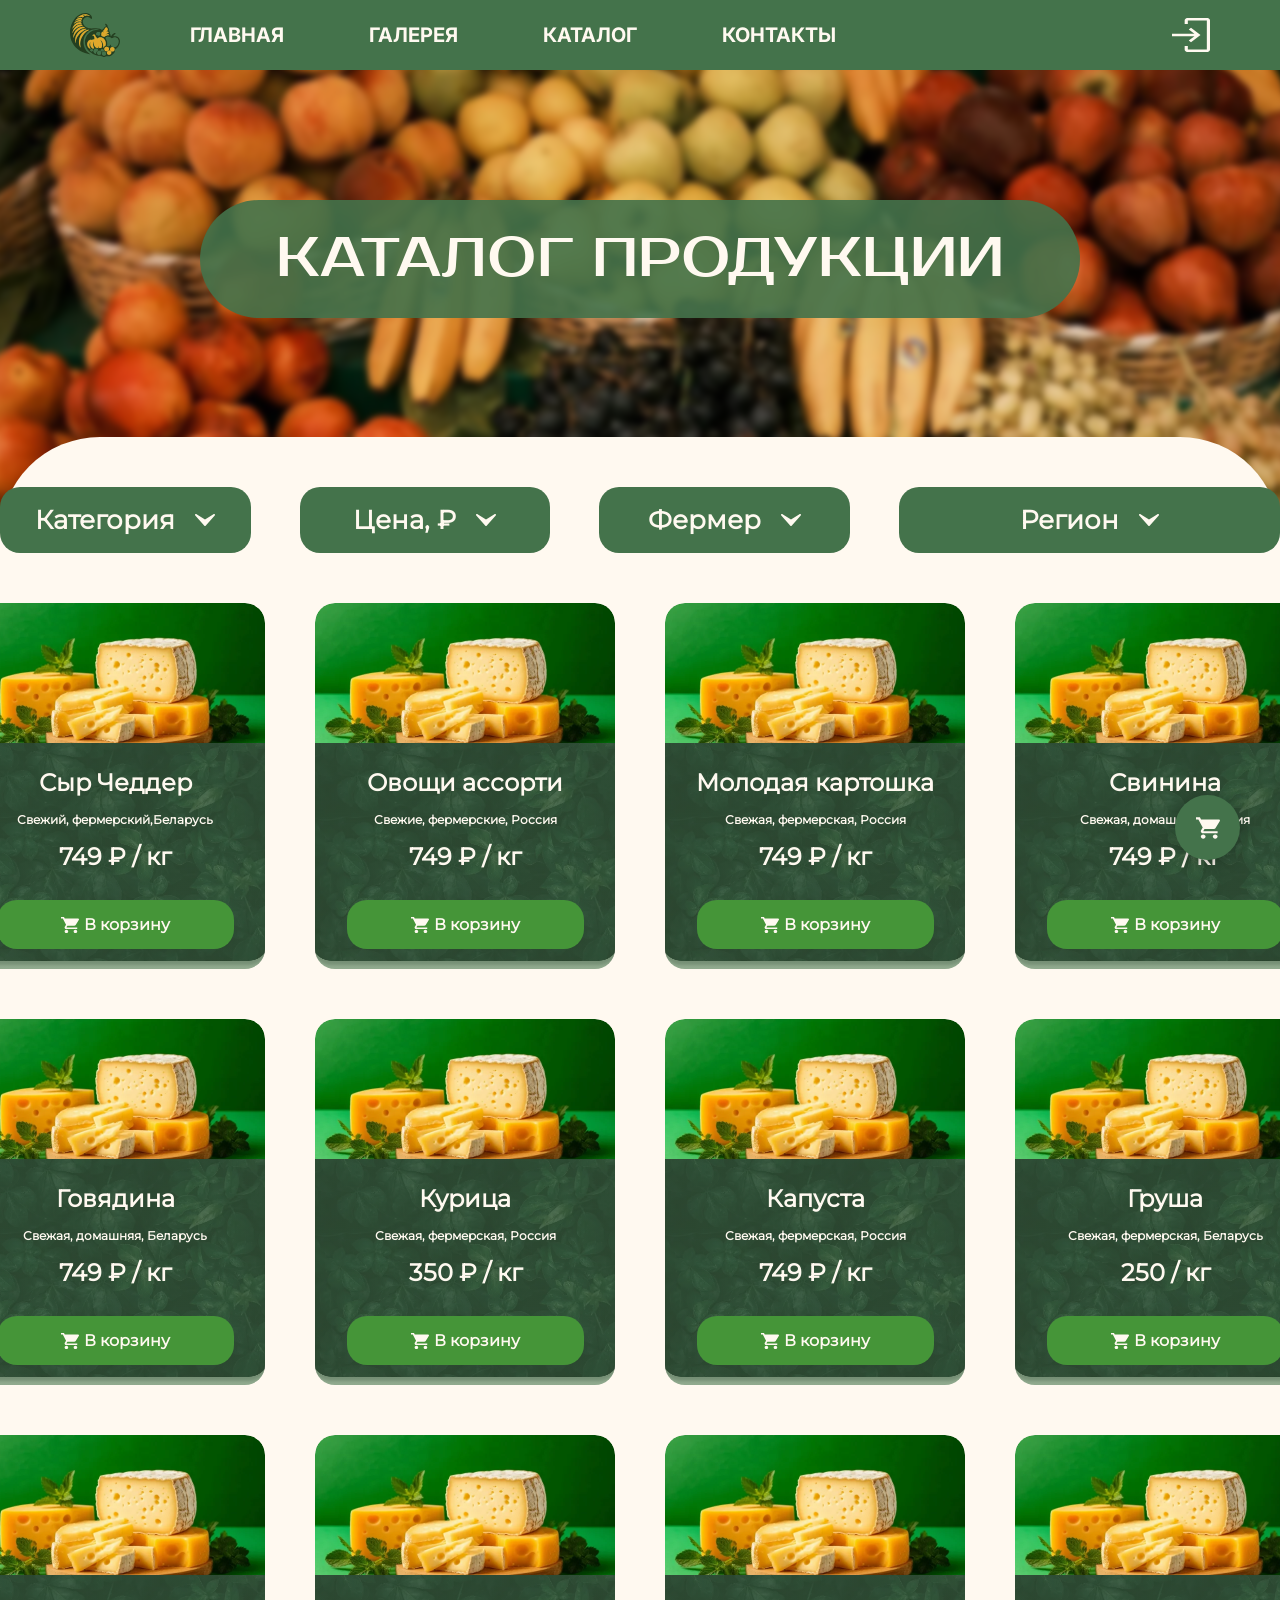
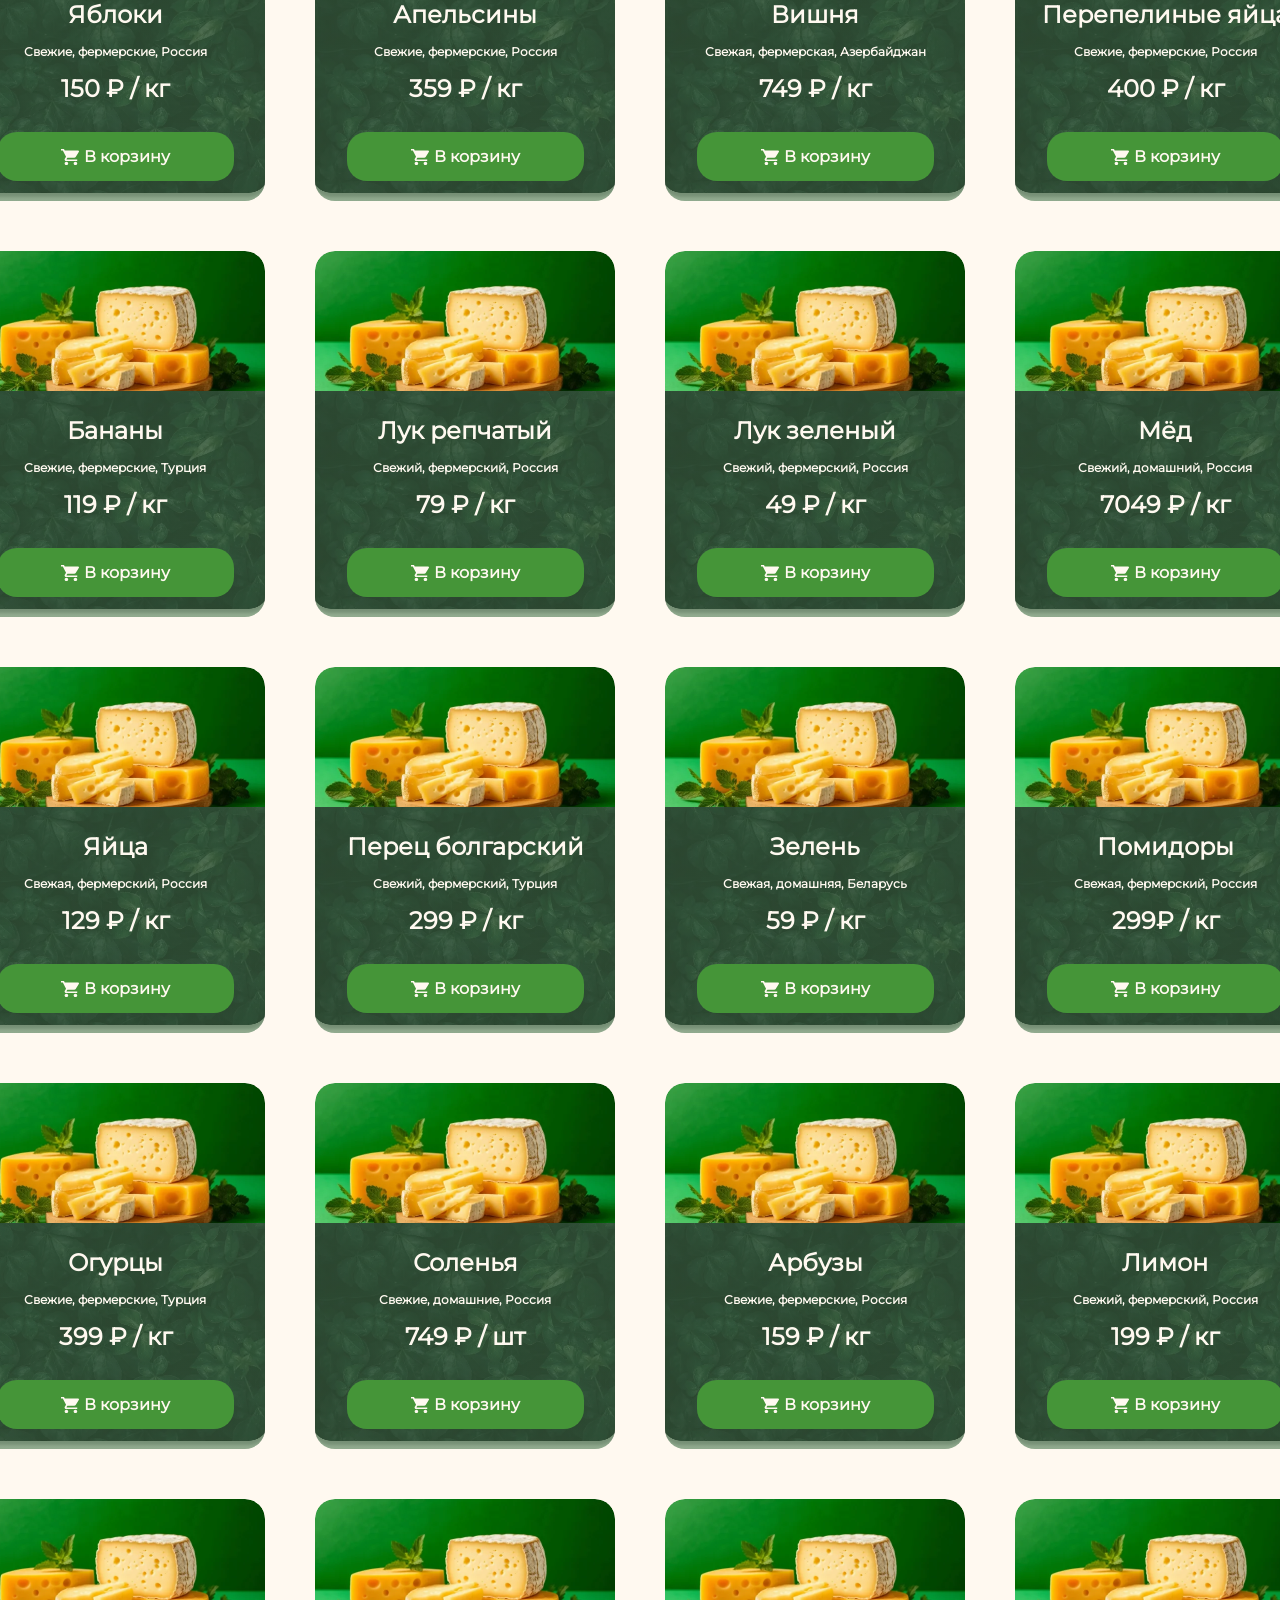
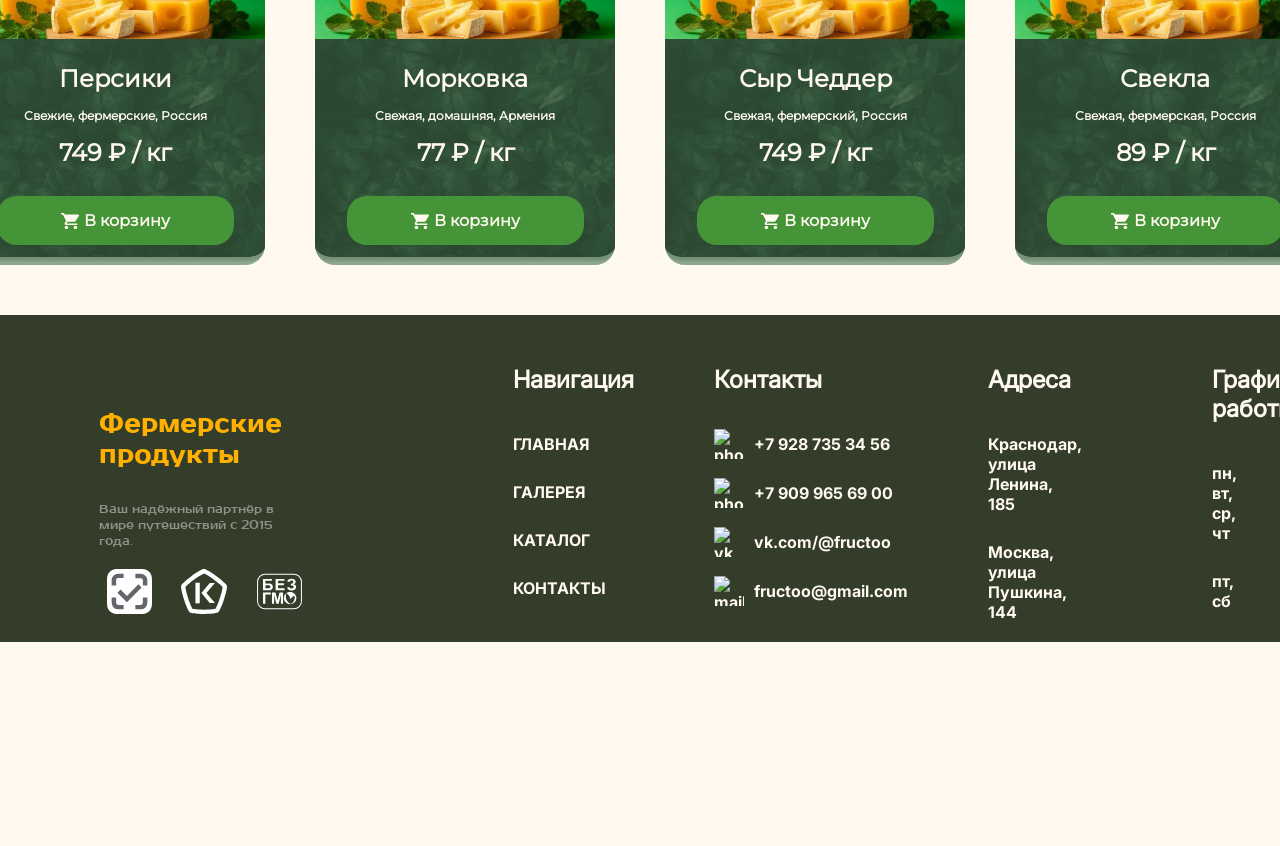
==== commit 9549d9ae: "Added shopping cart" ====
--- a/src/pages/catalog.html
+++ b/src/pages/catalog.html
@@ -5,6 +5,8 @@
     <title>Фермерские продукты - Каталог</title>
     <link rel="stylesheet" href="../style/catalog.css">
     <meta name="viewport" content="width=device-width, initial-scale=1.0">
+    <script src="../js/login.js" defer></script>
+    <script src="../js/catalog.js" defer></script>
 </head>
 <body>
     <header>
@@ -15,7 +17,7 @@
         <a href="#"><nav>каталог</nav></a>
         <a href="./contact.html"><nav>контакты</nav></a>
       </div>
-      <a href="#" class="header-login"></a>
+      <a href="#" class="header-login" id="openLogin"></a>
     </header>
     <section class="banner">
       <div class="banner-circle">
@@ -48,8 +50,308 @@
                 <div class="card-img"></div>
                 <div class="card-info">
                     <div class="card-title">Сыр Чеддер</div>
+                    <div class="card-tag">Свежий, фермерский,Беларусь</div>
+                    <div class="card-price">749 ₽ / кг</div>
+                    <div class="card-button">
+                        <div class="icon"></div>
+                        <div class="title">В корзину</div>
+                    </div>
+                </div>
+            </div>
+            <div class="card">
+                <div class="card-img"></div>
+                <div class="card-info">
+                    <div class="card-title">Овощи ассорти</div>
+                    <div class="card-tag">Свежие, фермерские, Россия</div>
+                    <div class="card-price">749 ₽ / кг</div>
+                    <div class="card-button">
+                        <div class="icon"></div>
+                        <div class="title">В корзину</div>
+                    </div>
+                </div>
+            </div>
+            <div class="card">
+                <div class="card-img"></div>
+                <div class="card-info">
+                    <div class="card-title">Молодая картошка</div>
+                    <div class="card-tag">Свежая, фермерская, Россия</div>
+                    <div class="card-price">749 ₽ / кг</div>
+                    <div class="card-button">
+                        <div class="icon"></div> 
+                        <div class="title">В корзину</div>
+                    </div>
+                </div>
+            </div>
+            <div class="card">
+                <div class="card-img"></div>
+                <div class="card-info">
+                    <div class="card-title">Свинина</div>
+                    <div class="card-tag">Свежая, домашняя, Россия</div>
+                    <div class="card-price">749 ₽ / кг</div>
+                    <div class="card-button">
+                        <div class="icon"></div>
+                        <div class="title">В корзину</div>
+                    </div>
+                </div>
+            </div>
+            <div class="card">
+                <div class="card-img"></div>
+                <div class="card-info">
+                    <div class="card-title">Говядина</div>
+                    <div class="card-tag">Свежая, домашняя, Беларусь</div>
+                    <div class="card-price">749 ₽ / кг</div>
+                    <div class="card-button">
+                        <div class="icon"></div>
+                        <div class="title">В корзину</div>
+                    </div>
+                </div>
+            </div>
+            <div class="card">
+                <div class="card-img"></div>
+                <div class="card-info">
+                    <div class="card-title">Курица</div>
+                    <div class="card-tag">Свежая, фермерская, Россия</div>
+                    <div class="card-price">350 ₽ / кг</div>
+                    <div class="card-button">
+                        <div class="icon"></div>
+                        <div class="title">В корзину</div>
+                    </div>
+                </div>
+            </div>
+            <div class="card">
+                <div class="card-img"></div>
+                <div class="card-info">
+                    <div class="card-title">Капуста</div>
+                    <div class="card-tag">Свежая, фермерская, Россия</div>
+                    <div class="card-price">749 ₽ / кг</div>
+                    <div class="card-button">
+                        <div class="icon"></div>
+                        <div class="title">В корзину</div>
+                    </div>
+                </div>
+            </div>
+            <div class="card">
+                <div class="card-img"></div>
+                <div class="card-info">
+                    <div class="card-title">Груша</div>
+                    <div class="card-tag">Свежая, фермерская, Беларусь</div>
+                    <div class="card-price">250 / кг</div>
+                    <div class="card-button">
+                        <div class="icon"></div>
+                        <div class="title">В корзину</div>
+                    </div>
+                </div>
+            </div>
+            <div class="card">
+                <div class="card-img"></div>
+                <div class="card-info">
+                    <div class="card-title">Яблоки</div>
+                    <div class="card-tag">Свежие, фермерские, Россия</div>
+                    <div class="card-price">150 ₽ / кг</div>
+                    <div class="card-button">
+                        <div class="icon"></div>
+                        <div class="title">В корзину</div>
+                    </div>
+                </div>
+            </div>
+            <div class="card">
+                <div class="card-img"></div>
+                <div class="card-info">
+                    <div class="card-title">Апельсины</div>
+                    <div class="card-tag">Свежие, фермерские, Россия</div>
+                    <div class="card-price">359 ₽ / кг</div>
+                    <div class="card-button">
+                        <div class="icon"></div>
+                        <div class="title">В корзину</div>
+                    </div>
+                </div>
+            </div>
+            <div class="card">
+                <div class="card-img"></div>
+                <div class="card-info">
+                    <div class="card-title">Вишня</div>
+                    <div class="card-tag">Свежая, фермерская, Азербайджан</div>
+                    <div class="card-price">749 ₽ / кг</div>
+                    <div class="card-button">
+                        <div class="icon"></div>
+                        <div class="title">В корзину</div>
+                    </div>
+                </div>
+            </div>
+            <div class="card">
+                <div class="card-img"></div>
+                <div class="card-info">
+                    <div class="card-title">Перепелиные яйца</div>
+                    <div class="card-tag">Свежие, фермерские, Россия</div>
+                    <div class="card-price">400 ₽ / кг</div>
+                    <div class="card-button">
+                        <div class="icon"></div>
+                        <div class="title">В корзину</div>
+                    </div>
+                </div>
+            </div>
+            <div class="card">
+                <div class="card-img"></div>
+                <div class="card-info">
+                    <div class="card-title">Бананы</div>
+                    <div class="card-tag">Свежие, фермерские, Турция</div>
+                    <div class="card-price">119 ₽ / кг</div>
+                    <div class="card-button">
+                        <div class="icon"></div>
+                        <div class="title">В корзину</div>
+                    </div>
+                </div>
+            </div>
+            <div class="card">
+                <div class="card-img"></div>
+                <div class="card-info">
+                    <div class="card-title">Лук репчатый</div>
+                    <div class="card-tag">Свежий, фермерский, Россия</div>
+                    <div class="card-price">79 ₽ / кг</div>
+                    <div class="card-button">
+                        <div class="icon"></div>
+                        <div class="title">В корзину</div>
+                    </div>
+                </div>
+            </div>
+            <div class="card">
+                <div class="card-img"></div>
+                <div class="card-info">
+                    <div class="card-title">Лук зеленый</div>
+                    <div class="card-tag">Свежий, фермерский, Россия</div>
+                    <div class="card-price">49 ₽ / кг</div>
+                    <div class="card-button">
+                        <div class="icon"></div>
+                        <div class="title">В корзину</div>
+                    </div>
+                </div>
+            </div>
+            <div class="card">
+                <div class="card-img"></div>
+                <div class="card-info">
+                    <div class="card-title">Мёд</div>
+                    <div class="card-tag">Свежий, домашний, Россия</div>
+                    <div class="card-price">7049 ₽ / кг</div>
+                    <div class="card-button">
+                        <div class="icon"></div>
+                        <div class="title">В корзину</div>
+                    </div>
+                </div>
+            </div>
+            <div class="card">
+                <div class="card-img"></div>
+                <div class="card-info">
+                    <div class="card-title">Яйца</div>
                     <div class="card-tag">Свежая, фермерский, Россия</div>
-                    <div class="card-price">749 ₽ / кг</div>
+                    <div class="card-price">129 ₽ / кг</div>
+                    <div class="card-button">
+                        <div class="icon"></div>
+                        <div class="title">В корзину</div>
+                    </div>
+                </div>
+            </div>
+            <div class="card">
+                <div class="card-img"></div>
+                <div class="card-info">
+                    <div class="card-title">Перец болгарский</div>
+                    <div class="card-tag">Свежий, фермерский, Турция</div>
+                    <div class="card-price">299 ₽ / кг</div>
+                    <div class="card-button">
+                        <div class="icon"></div>
+                        <div class="title">В корзину</div>
+                    </div>
+                </div>
+            </div>
+            <div class="card">
+                <div class="card-img"></div>
+                <div class="card-info">
+                    <div class="card-title">Зелень</div>
+                    <div class="card-tag">Свежая, домашняя, Беларусь</div>
+                    <div class="card-price">59 ₽ / кг</div>
+                    <div class="card-button">
+                        <div class="icon"></div>
+                        <div class="title">В корзину</div>
+                    </div>
+                </div>
+            </div>
+            <div class="card">
+                <div class="card-img"></div>
+                <div class="card-info">
+                    <div class="card-title">Помидоры</div>
+                    <div class="card-tag">Свежая, фермерский, Россия</div>
+                    <div class="card-price">299₽ / кг</div>
+                    <div class="card-button">
+                        <div class="icon"></div>
+                        <div class="title">В корзину</div>
+                    </div>
+                </div>
+            </div>
+            <div class="card">
+                <div class="card-img"></div>
+                <div class="card-info">
+                    <div class="card-title">Огурцы</div>
+                    <div class="card-tag">Свежие, фермерские, Турция</div>
+                    <div class="card-price">399 ₽ / кг</div>
+                    <div class="card-button">
+                        <div class="icon"></div>
+                        <div class="title">В корзину</div>
+                    </div>
+                </div>
+            </div>
+            <div class="card">
+                <div class="card-img"></div>
+                <div class="card-info">
+                    <div class="card-title">Соленья</div>
+                    <div class="card-tag">Свежие, домашние, Россия</div>
+                    <div class="card-price">749 ₽ / шт</div>
+                    <div class="card-button">
+                        <div class="icon"></div>
+                        <div class="title">В корзину</div>
+                    </div>
+                </div>
+            </div>
+            <div class="card">
+                <div class="card-img"></div>
+                <div class="card-info">
+                    <div class="card-title">Арбузы</div>
+                    <div class="card-tag">Свежие, фермерские, Россия</div>
+                    <div class="card-price">159 ₽ / кг</div>
+                    <div class="card-button">
+                        <div class="icon"></div>
+                        <div class="title">В корзину</div>
+                    </div>
+                </div>
+            </div>
+            <div class="card">
+                <div class="card-img"></div>
+                <div class="card-info">
+                    <div class="card-title">Лимон</div>
+                    <div class="card-tag">Свежий, фермерский, Россия</div>
+                    <div class="card-price">199 ₽ / кг</div>
+                    <div class="card-button">
+                        <div class="icon"></div>
+                        <div class="title">В корзину</div>
+                    </div>
+                </div>
+            </div>
+            <div class="card">
+                <div class="card-img"></div>
+                <div class="card-info">
+                    <div class="card-title">Персики</div>
+                    <div class="card-tag">Свежие, фермерские, Россия</div>
+                    <div class="card-price">749 ₽ / кг</div>
+                    <div class="card-button">
+                        <div class="icon"></div>
+                        <div class="title">В корзину</div>
+                    </div>
+                </div>
+            </div>
+            <div class="card">
+                <div class="card-img"></div>
+                <div class="card-info">
+                    <div class="card-title">Морковка</div>
+                    <div class="card-tag">Свежая, домашняя, Армения</div>
+                    <div class="card-price">77 ₽ / кг</div>
                     <div class="card-button">
                         <div class="icon"></div>
                         <div class="title">В корзину</div>
@@ -71,357 +373,9 @@
             <div class="card">
                 <div class="card-img"></div>
                 <div class="card-info">
-                    <div class="card-title">Сыр Чеддер</div>
-                    <div class="card-tag">Свежая, фермерский, Россия</div>
-                    <div class="card-price">749 ₽ / кг</div>
-                    <div class="card-button">
-                        <div class="icon"></div>
-                        <div class="title">В корзину</div>
-                    </div>
-                </div>
-            </div>
-            <div class="card">
-                <div class="card-img"></div>
-                <div class="card-info">
-                    <div class="card-title">Сыр Чеддер</div>
-                    <div class="card-tag">Свежая, фермерский, Россия</div>
-                    <div class="card-price">749 ₽ / кг</div>
-                    <div class="card-button">
-                        <div class="icon"></div>
-                        <div class="title">В корзину</div>
-                    </div>
-                </div>
-            </div>
-            <div class="card">
-                <div class="card-img"></div>
-                <div class="card-info">
-                    <div class="card-title">Сыр Чеддер</div>
-                    <div class="card-tag">Свежая, фермерский, Россия</div>
-                    <div class="card-price">749 ₽ / кг</div>
-                    <div class="card-button">
-                        <div class="icon"></div>
-                        <div class="title">В корзину</div>
-                    </div>
-                </div>
-            </div>
-            <div class="card">
-                <div class="card-img"></div>
-                <div class="card-info">
-                    <div class="card-title">Сыр Чеддер</div>
-                    <div class="card-tag">Свежая, фермерский, Россия</div>
-                    <div class="card-price">749 ₽ / кг</div>
-                    <div class="card-button">
-                        <div class="icon"></div>
-                        <div class="title">В корзину</div>
-                    </div>
-                </div>
-            </div>
-            <div class="card">
-                <div class="card-img"></div>
-                <div class="card-info">
-                    <div class="card-title">Сыр Чеддер</div>
-                    <div class="card-tag">Свежая, фермерский, Россия</div>
-                    <div class="card-price">749 ₽ / кг</div>
-                    <div class="card-button">
-                        <div class="icon"></div>
-                        <div class="title">В корзину</div>
-                    </div>
-                </div>
-            </div>
-            <div class="card">
-                <div class="card-img"></div>
-                <div class="card-info">
-                    <div class="card-title">Сыр Чеддер</div>
-                    <div class="card-tag">Свежая, фермерский, Россия</div>
-                    <div class="card-price">749 ₽ / кг</div>
-                    <div class="card-button">
-                        <div class="icon"></div>
-                        <div class="title">В корзину</div>
-                    </div>
-                </div>
-            </div>
-            <div class="card">
-                <div class="card-img"></div>
-                <div class="card-info">
-                    <div class="card-title">Сыр Чеддер</div>
-                    <div class="card-tag">Свежая, фермерский, Россия</div>
-                    <div class="card-price">749 ₽ / кг</div>
-                    <div class="card-button">
-                        <div class="icon"></div>
-                        <div class="title">В корзину</div>
-                    </div>
-                </div>
-            </div>
-            <div class="card">
-                <div class="card-img"></div>
-                <div class="card-info">
-                    <div class="card-title">Сыр Чеддер</div>
-                    <div class="card-tag">Свежая, фермерский, Россия</div>
-                    <div class="card-price">749 ₽ / кг</div>
-                    <div class="card-button">
-                        <div class="icon"></div>
-                        <div class="title">В корзину</div>
-                    </div>
-                </div>
-            </div>
-            <div class="card">
-                <div class="card-img"></div>
-                <div class="card-info">
-                    <div class="card-title">Сыр Чеддер</div>
-                    <div class="card-tag">Свежая, фермерский, Россия</div>
-                    <div class="card-price">749 ₽ / кг</div>
-                    <div class="card-button">
-                        <div class="icon"></div>
-                        <div class="title">В корзину</div>
-                    </div>
-                </div>
-            </div>
-            <div class="card">
-                <div class="card-img"></div>
-                <div class="card-info">
-                    <div class="card-title">Сыр Чеддер</div>
-                    <div class="card-tag">Свежая, фермерский, Россия</div>
-                    <div class="card-price">749 ₽ / кг</div>
-                    <div class="card-button">
-                        <div class="icon"></div>
-                        <div class="title">В корзину</div>
-                    </div>
-                </div>
-            </div>
-            <div class="card">
-                <div class="card-img"></div>
-                <div class="card-info">
-                    <div class="card-title">Сыр Чеддер</div>
-                    <div class="card-tag">Свежая, фермерский, Россия</div>
-                    <div class="card-price">749 ₽ / кг</div>
-                    <div class="card-button">
-                        <div class="icon"></div>
-                        <div class="title">В корзину</div>
-                    </div>
-                </div>
-            </div>
-            <div class="card">
-                <div class="card-img"></div>
-                <div class="card-info">
-                    <div class="card-title">Сыр Чеддер</div>
-                    <div class="card-tag">Свежая, фермерский, Россия</div>
-                    <div class="card-price">749 ₽ / кг</div>
-                    <div class="card-button">
-                        <div class="icon"></div>
-                        <div class="title">В корзину</div>
-                    </div>
-                </div>
-            </div>
-            <div class="card">
-                <div class="card-img"></div>
-                <div class="card-info">
-                    <div class="card-title">Сыр Чеддер</div>
-                    <div class="card-tag">Свежая, фермерский, Россия</div>
-                    <div class="card-price">749 ₽ / кг</div>
-                    <div class="card-button">
-                        <div class="icon"></div>
-                        <div class="title">В корзину</div>
-                    </div>
-                </div>
-            </div>
-            <div class="card">
-                <div class="card-img"></div>
-                <div class="card-info">
-                    <div class="card-title">Сыр Чеддер</div>
-                    <div class="card-tag">Свежая, фермерский, Россия</div>
-                    <div class="card-price">749 ₽ / кг</div>
-                    <div class="card-button">
-                        <div class="icon"></div>
-                        <div class="title">В корзину</div>
-                    </div>
-                </div>
-            </div>
-            <div class="card">
-                <div class="card-img"></div>
-                <div class="card-info">
-                    <div class="card-title">Сыр Чеддер</div>
-                    <div class="card-tag">Свежая, фермерский, Россия</div>
-                    <div class="card-price">749 ₽ / кг</div>
-                    <div class="card-button">
-                        <div class="icon"></div>
-                        <div class="title">В корзину</div>
-                    </div>
-                </div>
-            </div>
-            <div class="card">
-                <div class="card-img"></div>
-                <div class="card-info">
-                    <div class="card-title">Сыр Чеддер</div>
-                    <div class="card-tag">Свежая, фермерский, Россия</div>
-                    <div class="card-price">749 ₽ / кг</div>
-                    <div class="card-button">
-                        <div class="icon"></div>
-                        <div class="title">В корзину</div>
-                    </div>
-                </div>
-            </div>
-            <div class="card">
-                <div class="card-img"></div>
-                <div class="card-info">
-                    <div class="card-title">Сыр Чеддер</div>
-                    <div class="card-tag">Свежая, фермерский, Россия</div>
-                    <div class="card-price">749 ₽ / кг</div>
-                    <div class="card-button">
-                        <div class="icon"></div>
-                        <div class="title">В корзину</div>
-                    </div>
-                </div>
-            </div>
-            <div class="card">
-                <div class="card-img"></div>
-                <div class="card-info">
-                    <div class="card-title">Сыр Чеддер</div>
-                    <div class="card-tag">Свежая, фермерский, Россия</div>
-                    <div class="card-price">749 ₽ / кг</div>
-                    <div class="card-button">
-                        <div class="icon"></div>
-                        <div class="title">В корзину</div>
-                    </div>
-                </div>
-            </div>
-            <div class="card">
-                <div class="card-img"></div>
-                <div class="card-info">
-                    <div class="card-title">Сыр Чеддер</div>
-                    <div class="card-tag">Свежая, фермерский, Россия</div>
-                    <div class="card-price">749 ₽ / кг</div>
-                    <div class="card-button">
-                        <div class="icon"></div>
-                        <div class="title">В корзину</div>
-                    </div>
-                </div>
-            </div>
-            <div class="card">
-                <div class="card-img"></div>
-                <div class="card-info">
-                    <div class="card-title">Сыр Чеддер</div>
-                    <div class="card-tag">Свежая, фермерский, Россия</div>
-                    <div class="card-price">749 ₽ / кг</div>
-                    <div class="card-button">
-                        <div class="icon"></div>
-                        <div class="title">В корзину</div>
-                    </div>
-                </div>
-            </div>
-            <div class="card">
-                <div class="card-img"></div>
-                <div class="card-info">
-                    <div class="card-title">Сыр Чеддер</div>
-                    <div class="card-tag">Свежая, фермерский, Россия</div>
-                    <div class="card-price">749 ₽ / кг</div>
-                    <div class="card-button">
-                        <div class="icon"></div>
-                        <div class="title">В корзину</div>
-                    </div>
-                </div>
-            </div>
-            <div class="card">
-                <div class="card-img"></div>
-                <div class="card-info">
-                    <div class="card-title">Сыр Чеддер</div>
-                    <div class="card-tag">Свежая, фермерский, Россия</div>
-                    <div class="card-price">749 ₽ / кг</div>
-                    <div class="card-button">
-                        <div class="icon"></div>
-                        <div class="title">В корзину</div>
-                    </div>
-                </div>
-            </div>
-            <div class="card">
-                <div class="card-img"></div>
-                <div class="card-info">
-                    <div class="card-title">Сыр Чеддер</div>
-                    <div class="card-tag">Свежая, фермерский, Россия</div>
-                    <div class="card-price">749 ₽ / кг</div>
-                    <div class="card-button">
-                        <div class="icon"></div>
-                        <div class="title">В корзину</div>
-                    </div>
-                </div>
-            </div>
-            <div class="card">
-                <div class="card-img"></div>
-                <div class="card-info">
-                    <div class="card-title">Сыр Чеддер</div>
-                    <div class="card-tag">Свежая, фермерский, Россия</div>
-                    <div class="card-price">749 ₽ / кг</div>
-                    <div class="card-button">
-                        <div class="icon"></div>
-                        <div class="title">В корзину</div>
-                    </div>
-                </div>
-            </div>
-            <div class="card">
-                <div class="card-img"></div>
-                <div class="card-info">
-                    <div class="card-title">Сыр Чеддер</div>
-                    <div class="card-tag">Свежая, фермерский, Россия</div>
-                    <div class="card-price">749 ₽ / кг</div>
-                    <div class="card-button">
-                        <div class="icon"></div>
-                        <div class="title">В корзину</div>
-                    </div>
-                </div>
-            </div>
-            <div class="card">
-                <div class="card-img"></div>
-                <div class="card-info">
-                    <div class="card-title">Сыр Чеддер</div>
-                    <div class="card-tag">Свежая, фермерский, Россия</div>
-                    <div class="card-price">749 ₽ / кг</div>
-                    <div class="card-button">
-                        <div class="icon"></div>
-                        <div class="title">В корзину</div>
-                    </div>
-                </div>
-            </div>
-            <div class="card">
-                <div class="card-img"></div>
-                <div class="card-info">
-                    <div class="card-title">Сыр Чеддер</div>
-                    <div class="card-tag">Свежая, фермерский, Россия</div>
-                    <div class="card-price">749 ₽ / кг</div>
-                    <div class="card-button">
-                        <div class="icon"></div>
-                        <div class="title">В корзину</div>
-                    </div>
-                </div>
-            </div>
-            <div class="card">
-                <div class="card-img"></div>
-                <div class="card-info">
-                    <div class="card-title">Сыр Чеддер</div>
-                    <div class="card-tag">Свежая, фермерский, Россия</div>
-                    <div class="card-price">749 ₽ / кг</div>
-                    <div class="card-button">
-                        <div class="icon"></div>
-                        <div class="title">В корзину</div>
-                    </div>
-                </div>
-            </div>
-            <div class="card">
-                <div class="card-img"></div>
-                <div class="card-info">
-                    <div class="card-title">Сыр Чеддер</div>
-                    <div class="card-tag">Свежая, фермерский, Россия</div>
-                    <div class="card-price">749 ₽ / кг</div>
-                    <div class="card-button">
-                        <div class="icon"></div>
-                        <div class="title">В корзину</div>
-                    </div>
-                </div>
-            </div>
-            <div class="card">
-                <div class="card-img"></div>
-                <div class="card-info">
-                    <div class="card-title">Сыр Чеддер</div>
-                    <div class="card-tag">Свежая, фермерский, Россия</div>
-                    <div class="card-price">749 ₽ / кг</div>
+                    <div class="card-title">Свекла</div>
+                    <div class="card-tag">Свежая, фермерская, Россия</div>
+                    <div class="card-price">89 ₽ / кг</div>
                     <div class="card-button">
                         <div class="icon"></div>
                         <div class="title">В корзину</div>
@@ -451,17 +405,17 @@
             </div>
             <div class="footer-cont">
                 <div class="footer-h1">Контакты</div>
-                <a href="#" class="footer-link"><img src="src/image/icons/phone.svg" alt="phone">+7 928 735 34 56</a>
-                <a href="#" class="footer-link"><img src="src/image/icons/phone.svg" alt="phone">+7 909  965 69 00</a>
-                <a href="#" class="footer-link"><img src="src/image/icons/vk.svg" alt="vk">vk.com/@fructoo</a>
-                <a href="#" class="footer-link"><img src="src/image/icons/gmail.svg" alt="mail">fructoo@gmail.com</a>
+                <a class="footer-link"><img src="../image/icons/phone.svg" alt="phone">+7 928 735 34 56</a>
+                <a class="footer-link"><img src="../image/icons/phone.svg" alt="phone">+7 909  965 69 00</a>
+                <a class="footer-link"><img src="../image/icons/vk.svg" alt="vk">vk.com/@fructoo</a>
+                <a class="footer-link"><img src="../image/icons/gmail.svg" alt="mail">fructoo@gmail.com</a>
             </div>
             <div class="footer-address">
                 <div class="footer-h1">Адреса</div>
-                <a href="#" class="footer-link">Краснодар, улица Ленина, 185 </a>
-                <a href="#" class="footer-link">Москва, улица Пушкина, 144</a>
-                <a href="#" class="footer-link">Грозный, улица Чехова, 99</a>
-                <a href="#" class="footer-link">Ростов, улица Весенняя, 198</a>
+                <a class="footer-link">Краснодар, улица Ленина, 185 </a>
+                <a class="footer-link">Москва, улица Пушкина, 144</a>
+                <a class="footer-link">Грозный, улица Чехова, 99</a>
+                <a class="footer-link">Ростов, улица Весенняя, 198</a>
             </div>
             <div class="footer-time">
                 <div class="footer-h1">График работы</div>
@@ -471,5 +425,62 @@
             </div>
         </div>
     </footer>
+    <div id="login" class="modal-overlay">
+        <div class="modal-window">
+            <a href="#" class="close-btn">&times;</a>
+            <div class="modal-h1">Добро пожаловать в Фермерские продукты</div>
+            <div class="modal-h3">Нет аккаунта? <a href="#" id="toRegisterBtn">Бесплатная регистрация</a></div>
+            <div class="modal-socials">
+                <div class="modal-social">
+                    <div class="modal-icon m1"></div>
+                    <div class="modal-title">Войти с Google</div>
+                </div>
+                <div class="modal-social">
+                    <div class="modal-icon m1"></div>
+                    <div class="modal-title">Войти с VK</div>
+                </div>
+            </div>
+            <div class="modal-h3">или войдите с помощью электронной почты:</div>
+            <div class="modal-form">
+                <input class="modal-input" id="loginEmail" type="email" placeholder="Почта">
+                <input class="modal-input" id="loginPass" type="password" placeholder="Введите пароль">
+                <button class="modal-submit" id="loginSubmit">Войти</button>
+            </div>
+            <div class="modal-h3"><a href="#">Сбросить пароль</a></div>
+            <div class="modal-h3">Войдя в систему, вы соглашаетесь с <a href="#">"Условиями использования"</a> и <a href="#">"Политикой конфиденциальности"</a></div>
+        </div>
+    </div>
+    <div id="register" class="modal-overlay">
+        <div class="modal-window">
+            <a href="#" class="close-btn">&times;</a>
+            <div class="modal-h1">Бесплатная регистрация</div>
+            <div class="modal-h3">Уже есть аккаунт? <a href="#" id="toLoginBtn">Войти</a></div>
+
+            <div class="modal-socials">
+                <div class="modal-social">
+                    <div class="modal-icon m1" style="background-image: url('../image/icons/google.svg');"></div>
+                    <div class="modal-title">Google регистрация</div>
+                </div>
+                <div class="modal-social">
+                    <div class="modal-icon m1" style="background-image: url('../image/icons/vk_color.svg');"></div>
+                    <div class="modal-title">VK регистрация</div>
+                </div>
+            </div>
+
+            <div class="modal-h3">или Зарегистрироваться с помощью электронной почты:</div>
+
+            <div class="modal-form">
+                <input class="modal-input" id="regEmail" type="email" placeholder="Почта">
+                <input class="modal-input" id="regPass" type="password" placeholder="Введите пароль">
+                <button class="modal-submit" id="regSubmit">Создать</button>
+            </div>
+
+            <div class="modal-h3">Регистрируясь вы соглашаетесь с <br><a href="#">"Условиями использования"</a> и <a href="#">"Политикой конфиденциальности"</a></div>
+        </div>
+    </div>
+    <a href="./cart.html" class="floating-cart" id="floatingCart">
+        <img src="../image/icons/cart.svg" style="height: 24px; width: 24px">
+        <span class="cart-badge" id="cartBadge">0</span>
+    </a>
 </body>
 </html>
--- a/src/style/catalog.css
+++ b/src/style/catalog.css
@@ -34,6 +34,7 @@
     align-content: center;
     position: relative;
     z-index: 1;
+    margin-bottom: 90px;
 }
 
 .banner-h1 {
@@ -180,4 +181,60 @@
     background-image: url("../image/icons/cart.svg");
     width: 18px;
     height: 16px;
+}
+
+.floating-cart {
+    position: fixed;
+    bottom: 40px;
+    right: 40px;
+    width: 65px;
+    height: 65px;
+    background-color: #44734B;
+    border-radius: 50%;
+    display: flex;
+    justify-content: center;
+    align-items: center;
+    box-shadow: 0 4px 15px rgba(0,0,0,0.25);
+    z-index: 1000;
+    cursor: pointer;
+    transition: transform 0.3s ease, background-color 0.3s ease;
+    color: #FFF9F0;
+    text-decoration: none;
+}
+
+.floating-cart:hover {
+    transform: scale(1.08);
+    background-color: #355A3B;
+}
+
+.floating-cart svg {
+    width: 32px;
+    height: 32px;
+}
+
+.cart-badge {
+    position: absolute;
+    top: -3px;
+    right: -3px;
+    background-color: #E0A82B;
+    color: white;
+    font-size: 13px;
+    font-family: 'Inter-ExtraBold', sans-serif;
+    width: 24px;
+    height: 24px;
+    border-radius: 50%;
+    display: flex;
+    justify-content: center;
+    align-items: center;
+    border: 2px solid #FFF9F0;
+}
+
+.card-button.in-cart {
+    background-color: #E0A82B;
+    cursor: pointer;
+    transition: background-color 0.3s ease;
+}
+
+.card-button.in-cart .icon {
+    opacity: 0.8;
 }
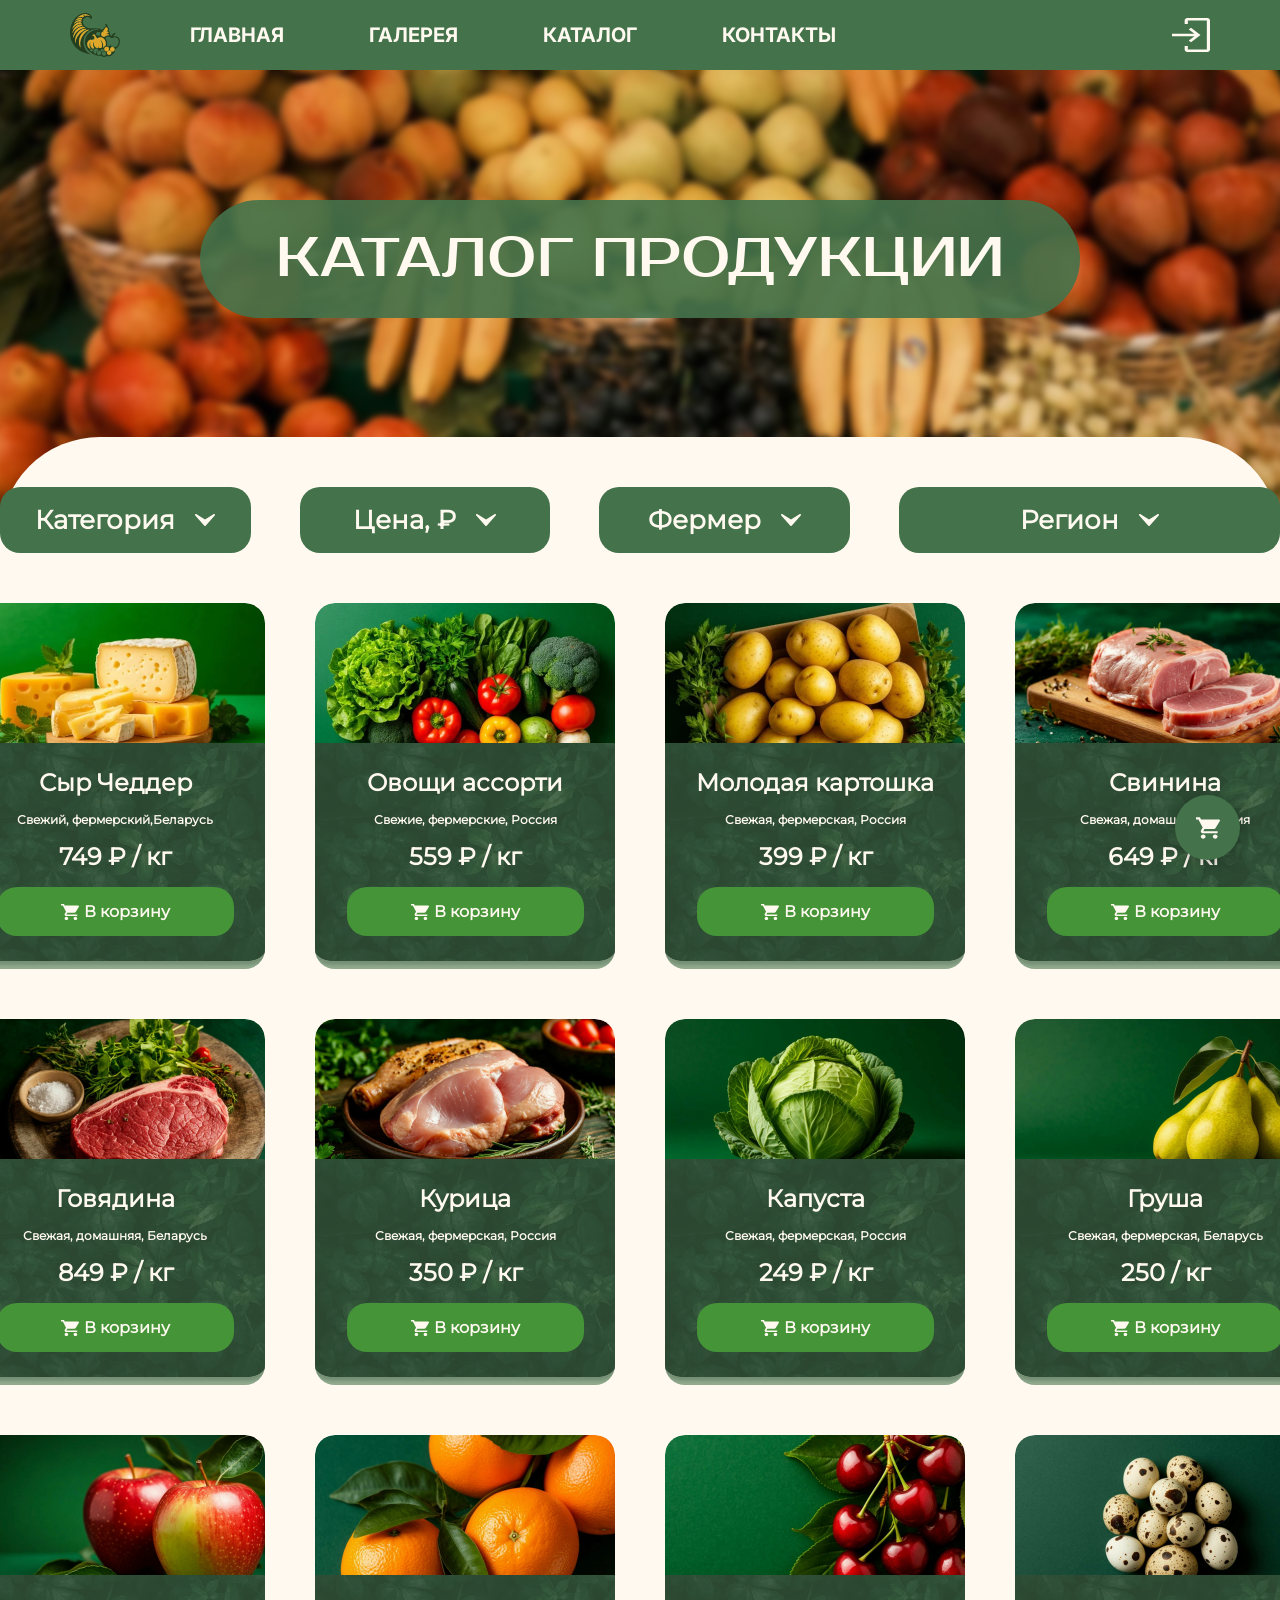
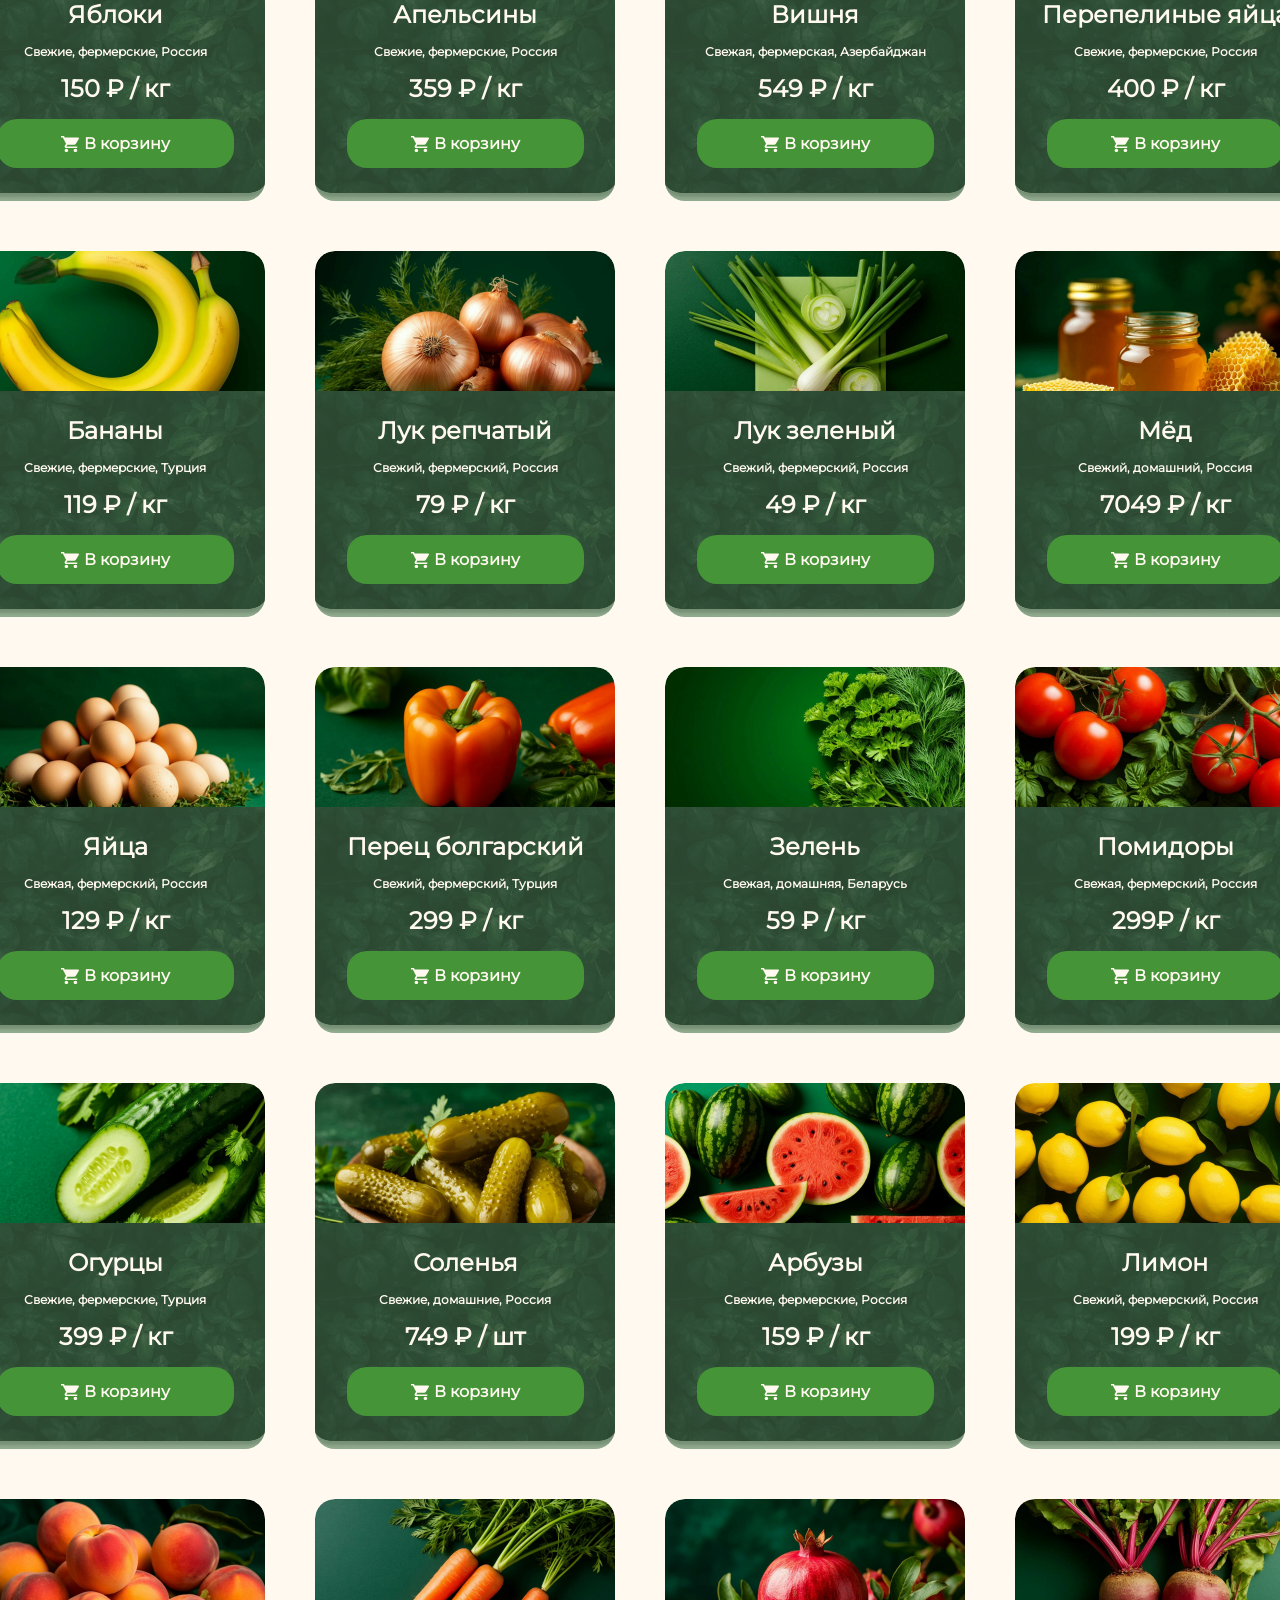
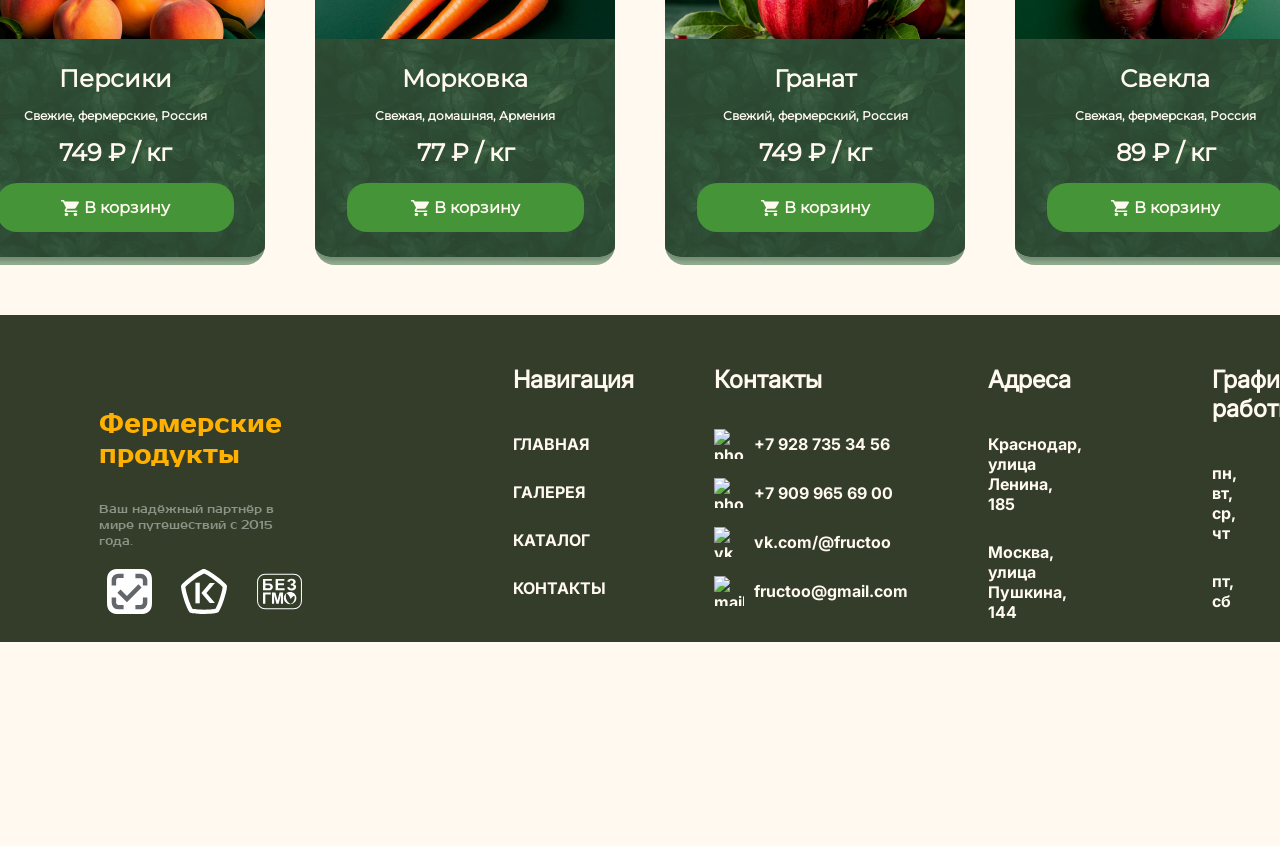
==== commit d75dd934: "Fixed bugs" ====
--- a/src/pages/catalog.html
+++ b/src/pages/catalog.html
@@ -47,7 +47,7 @@
         </div>
         <div class="cards">
             <div class="card">
-                <div class="card-img"></div>
+                <div class="card-img c1"></div>
                 <div class="card-info">
                     <div class="card-title">Сыр Чеддер</div>
                     <div class="card-tag">Свежий, фермерский,Беларусь</div>
@@ -59,23 +59,23 @@
                 </div>
             </div>
             <div class="card">
-                <div class="card-img"></div>
+                <div class="card-img c2"></div>
                 <div class="card-info">
                     <div class="card-title">Овощи ассорти</div>
                     <div class="card-tag">Свежие, фермерские, Россия</div>
-                    <div class="card-price">749 ₽ / кг</div>
-                    <div class="card-button">
-                        <div class="icon"></div>
-                        <div class="title">В корзину</div>
-                    </div>
-                </div>
-            </div>
-            <div class="card">
-                <div class="card-img"></div>
+                    <div class="card-price">559 ₽ / кг</div>
+                    <div class="card-button">
+                        <div class="icon"></div>
+                        <div class="title">В корзину</div>
+                    </div>
+                </div>
+            </div>
+            <div class="card">
+                <div class="card-img c3"></div>
                 <div class="card-info">
                     <div class="card-title">Молодая картошка</div>
                     <div class="card-tag">Свежая, фермерская, Россия</div>
-                    <div class="card-price">749 ₽ / кг</div>
+                    <div class="card-price">399 ₽ / кг</div>
                     <div class="card-button">
                         <div class="icon"></div> 
                         <div class="title">В корзину</div>
@@ -83,31 +83,31 @@
                 </div>
             </div>
             <div class="card">
-                <div class="card-img"></div>
+                <div class="card-img c4"></div>
                 <div class="card-info">
                     <div class="card-title">Свинина</div>
                     <div class="card-tag">Свежая, домашняя, Россия</div>
-                    <div class="card-price">749 ₽ / кг</div>
-                    <div class="card-button">
-                        <div class="icon"></div>
-                        <div class="title">В корзину</div>
-                    </div>
-                </div>
-            </div>
-            <div class="card">
-                <div class="card-img"></div>
+                    <div class="card-price">649 ₽ / кг</div>
+                    <div class="card-button">
+                        <div class="icon"></div>
+                        <div class="title">В корзину</div>
+                    </div>
+                </div>
+            </div>
+            <div class="card">
+                <div class="card-img c5"></div>
                 <div class="card-info">
                     <div class="card-title">Говядина</div>
                     <div class="card-tag">Свежая, домашняя, Беларусь</div>
-                    <div class="card-price">749 ₽ / кг</div>
-                    <div class="card-button">
-                        <div class="icon"></div>
-                        <div class="title">В корзину</div>
-                    </div>
-                </div>
-            </div>
-            <div class="card">
-                <div class="card-img"></div>
+                    <div class="card-price">849 ₽ / кг</div>
+                    <div class="card-button">
+                        <div class="icon"></div>
+                        <div class="title">В корзину</div>
+                    </div>
+                </div>
+            </div>
+            <div class="card">
+                <div class="card-img c6"></div>
                 <div class="card-info">
                     <div class="card-title">Курица</div>
                     <div class="card-tag">Свежая, фермерская, Россия</div>
@@ -119,19 +119,19 @@
                 </div>
             </div>
             <div class="card">
-                <div class="card-img"></div>
+                <div class="card-img c7"></div>
                 <div class="card-info">
                     <div class="card-title">Капуста</div>
                     <div class="card-tag">Свежая, фермерская, Россия</div>
-                    <div class="card-price">749 ₽ / кг</div>
-                    <div class="card-button">
-                        <div class="icon"></div>
-                        <div class="title">В корзину</div>
-                    </div>
-                </div>
-            </div>
-            <div class="card">
-                <div class="card-img"></div>
+                    <div class="card-price">249 ₽ / кг</div>
+                    <div class="card-button">
+                        <div class="icon"></div>
+                        <div class="title">В корзину</div>
+                    </div>
+                </div>
+            </div>
+            <div class="card">
+                <div class="card-img c8"></div>
                 <div class="card-info">
                     <div class="card-title">Груша</div>
                     <div class="card-tag">Свежая, фермерская, Беларусь</div>
@@ -143,7 +143,7 @@
                 </div>
             </div>
             <div class="card">
-                <div class="card-img"></div>
+                <div class="card-img c9"></div>
                 <div class="card-info">
                     <div class="card-title">Яблоки</div>
                     <div class="card-tag">Свежие, фермерские, Россия</div>
@@ -155,7 +155,7 @@
                 </div>
             </div>
             <div class="card">
-                <div class="card-img"></div>
+                <div class="card-img c10"></div>
                 <div class="card-info">
                     <div class="card-title">Апельсины</div>
                     <div class="card-tag">Свежие, фермерские, Россия</div>
@@ -167,19 +167,19 @@
                 </div>
             </div>
             <div class="card">
-                <div class="card-img"></div>
+                <div class="card-img c11"></div>
                 <div class="card-info">
                     <div class="card-title">Вишня</div>
                     <div class="card-tag">Свежая, фермерская, Азербайджан</div>
-                    <div class="card-price">749 ₽ / кг</div>
-                    <div class="card-button">
-                        <div class="icon"></div>
-                        <div class="title">В корзину</div>
-                    </div>
-                </div>
-            </div>
-            <div class="card">
-                <div class="card-img"></div>
+                    <div class="card-price">549 ₽ / кг</div>
+                    <div class="card-button">
+                        <div class="icon"></div>
+                        <div class="title">В корзину</div>
+                    </div>
+                </div>
+            </div>
+            <div class="card">
+                <div class="card-img c12"></div>
                 <div class="card-info">
                     <div class="card-title">Перепелиные яйца</div>
                     <div class="card-tag">Свежие, фермерские, Россия</div>
@@ -191,7 +191,7 @@
                 </div>
             </div>
             <div class="card">
-                <div class="card-img"></div>
+                <div class="card-img c13"></div>
                 <div class="card-info">
                     <div class="card-title">Бананы</div>
                     <div class="card-tag">Свежие, фермерские, Турция</div>
@@ -203,7 +203,7 @@
                 </div>
             </div>
             <div class="card">
-                <div class="card-img"></div>
+                <div class="card-img c14"></div>
                 <div class="card-info">
                     <div class="card-title">Лук репчатый</div>
                     <div class="card-tag">Свежий, фермерский, Россия</div>
@@ -215,7 +215,7 @@
                 </div>
             </div>
             <div class="card">
-                <div class="card-img"></div>
+                <div class="card-img c15"></div>
                 <div class="card-info">
                     <div class="card-title">Лук зеленый</div>
                     <div class="card-tag">Свежий, фермерский, Россия</div>
@@ -227,7 +227,7 @@
                 </div>
             </div>
             <div class="card">
-                <div class="card-img"></div>
+                <div class="card-img c16"></div>
                 <div class="card-info">
                     <div class="card-title">Мёд</div>
                     <div class="card-tag">Свежий, домашний, Россия</div>
@@ -239,7 +239,7 @@
                 </div>
             </div>
             <div class="card">
-                <div class="card-img"></div>
+                <div class="card-img c17"></div>
                 <div class="card-info">
                     <div class="card-title">Яйца</div>
                     <div class="card-tag">Свежая, фермерский, Россия</div>
@@ -251,7 +251,7 @@
                 </div>
             </div>
             <div class="card">
-                <div class="card-img"></div>
+                <div class="card-img c18"></div>
                 <div class="card-info">
                     <div class="card-title">Перец болгарский</div>
                     <div class="card-tag">Свежий, фермерский, Турция</div>
@@ -263,7 +263,7 @@
                 </div>
             </div>
             <div class="card">
-                <div class="card-img"></div>
+                <div class="card-img c19"></div>
                 <div class="card-info">
                     <div class="card-title">Зелень</div>
                     <div class="card-tag">Свежая, домашняя, Беларусь</div>
@@ -275,7 +275,7 @@
                 </div>
             </div>
             <div class="card">
-                <div class="card-img"></div>
+                <div class="card-img c20"></div>
                 <div class="card-info">
                     <div class="card-title">Помидоры</div>
                     <div class="card-tag">Свежая, фермерский, Россия</div>
@@ -287,7 +287,7 @@
                 </div>
             </div>
             <div class="card">
-                <div class="card-img"></div>
+                <div class="card-img c21"></div>
                 <div class="card-info">
                     <div class="card-title">Огурцы</div>
                     <div class="card-tag">Свежие, фермерские, Турция</div>
@@ -299,7 +299,7 @@
                 </div>
             </div>
             <div class="card">
-                <div class="card-img"></div>
+                <div class="card-img c22"></div>
                 <div class="card-info">
                     <div class="card-title">Соленья</div>
                     <div class="card-tag">Свежие, домашние, Россия</div>
@@ -311,7 +311,7 @@
                 </div>
             </div>
             <div class="card">
-                <div class="card-img"></div>
+                <div class="card-img c23"></div>
                 <div class="card-info">
                     <div class="card-title">Арбузы</div>
                     <div class="card-tag">Свежие, фермерские, Россия</div>
@@ -323,7 +323,7 @@
                 </div>
             </div>
             <div class="card">
-                <div class="card-img"></div>
+                <div class="card-img c24"></div>
                 <div class="card-info">
                     <div class="card-title">Лимон</div>
                     <div class="card-tag">Свежий, фермерский, Россия</div>
@@ -335,7 +335,7 @@
                 </div>
             </div>
             <div class="card">
-                <div class="card-img"></div>
+                <div class="card-img c25"></div>
                 <div class="card-info">
                     <div class="card-title">Персики</div>
                     <div class="card-tag">Свежие, фермерские, Россия</div>
@@ -347,7 +347,7 @@
                 </div>
             </div>
             <div class="card">
-                <div class="card-img"></div>
+                <div class="card-img c26"></div>
                 <div class="card-info">
                     <div class="card-title">Морковка</div>
                     <div class="card-tag">Свежая, домашняя, Армения</div>
@@ -359,10 +359,10 @@
                 </div>
             </div>
             <div class="card">
-                <div class="card-img"></div>
-                <div class="card-info">
-                    <div class="card-title">Сыр Чеддер</div>
-                    <div class="card-tag">Свежая, фермерский, Россия</div>
+                <div class="card-img c27"></div>
+                <div class="card-info">
+                    <div class="card-title">Гранат</div>
+                    <div class="card-tag">Свежий, фермерский, Россия</div>
                     <div class="card-price">749 ₽ / кг</div>
                     <div class="card-button">
                         <div class="icon"></div>
@@ -371,7 +371,7 @@
                 </div>
             </div>
             <div class="card">
-                <div class="card-img"></div>
+                <div class="card-img c28"></div>
                 <div class="card-info">
                     <div class="card-title">Свекла</div>
                     <div class="card-tag">Свежая, фермерская, Россия</div>
--- a/src/style/catalog.css
+++ b/src/style/catalog.css
@@ -126,7 +126,6 @@
 .card-img {
     height: 170px;
     width: 300px;
-    background-image: url('../image/cards/card-imgs/cheese.webp');
     background-size: cover;
     background-position: center;
     border-radius: 20px 20px 0 0;
@@ -167,7 +166,7 @@
 .card-button {
     height: 49px;
     width: 237px;
-    margin-bottom: 20px;
+    margin-bottom: 33px;
     background-color: var(--button-catalog-color);
     border-radius: 20px;
     display: flex;
@@ -237,4 +236,33 @@
 
 .card-button.in-cart .icon {
     opacity: 0.8;
-}+}
+
+.c1 { background-image: url('../image/cards/card-imgs/1.webp'); }
+.c2 { background-image: url('../image/cards/card-imgs/2.webp'); }
+.c3 { background-image: url('../image/cards/card-imgs/4.webp'); }
+.c4 { background-image: url('../image/cards/card-imgs/5.png'); }
+.c5 { background-image: url('../image/cards/card-imgs/6.png'); }
+.c6 { background-image: url('../image/cards/card-imgs/7.png'); }
+.c7 { background-image: url('../image/cards/card-imgs/8.png'); }
+.c8 { background-image: url('../image/cards/card-imgs/9.png'); }
+.c9 { background-image: url('../image/cards/card-imgs/10.png'); }
+.c10 { background-image: url('../image/cards/card-imgs/11.png'); }
+.c11 { background-image: url('../image/cards/card-imgs/12.png'); }
+.c12 { background-image: url('../image/cards/card-imgs/13.png'); }
+.c13 { background-image: url('../image/cards/card-imgs/14.png'); }
+.c14 { background-image: url('../image/cards/card-imgs/15.png'); }
+.c15 { background-image: url('../image/cards/card-imgs/16.png'); }
+.c16 { background-image: url('../image/cards/card-imgs/17.png'); }
+.c17 { background-image: url('../image/cards/card-imgs/18.png'); }
+.c18 { background-image: url('../image/cards/card-imgs/19.png'); }
+.c19 { background-image: url('../image/cards/card-imgs/20.png'); }
+.c20 { background-image: url('../image/cards/card-imgs/21.png'); }
+.c21 { background-image: url('../image/cards/card-imgs/22.png'); }
+.c22 { background-image: url('../image/cards/card-imgs/23.png'); }
+.c23 { background-image: url('../image/cards/card-imgs/24.png'); }
+.c24 { background-image: url('../image/cards/card-imgs/25.png'); }
+.c25 { background-image: url('../image/cards/card-imgs/26.png'); }
+.c26 { background-image: url('../image/cards/card-imgs/27.png'); }
+.c28 { background-image: url('../image/cards/card-imgs/28.png'); }
+.c27 { background-image: url('../image/cards/card-imgs/29.png'); }
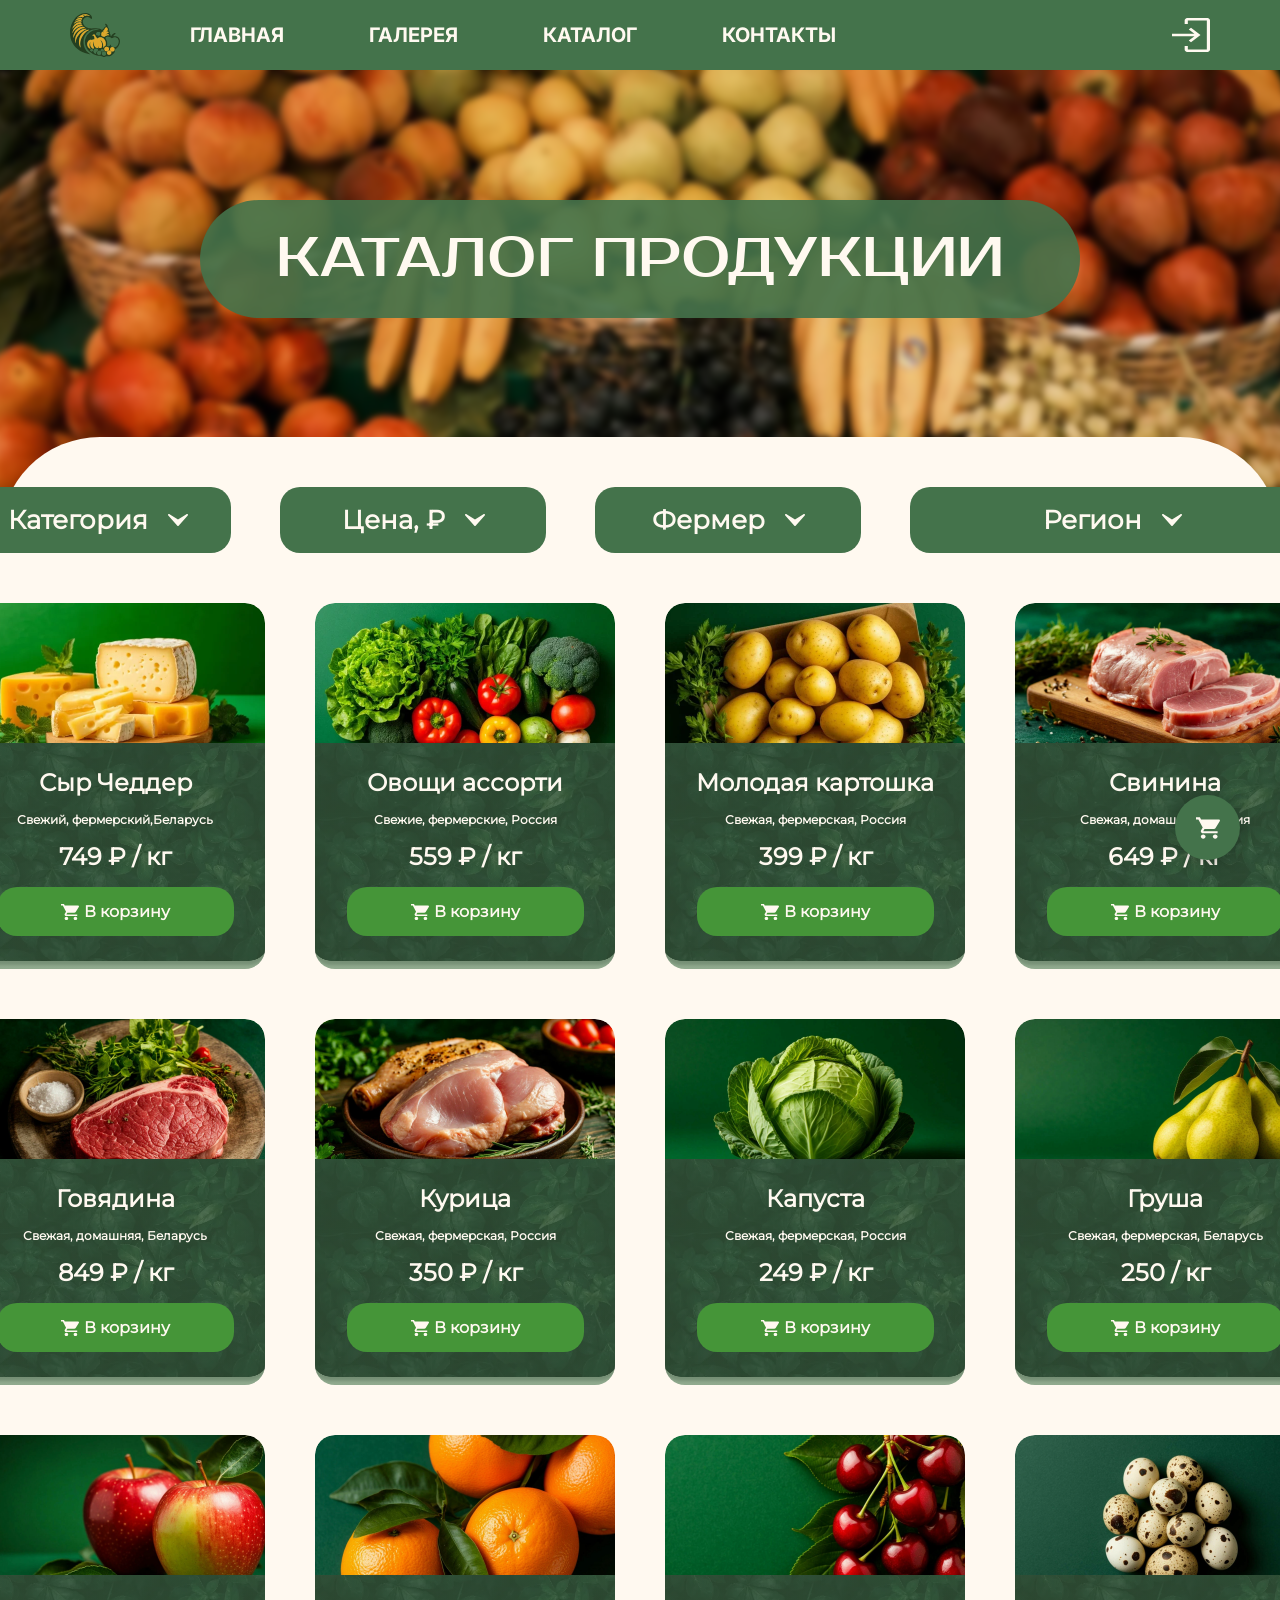
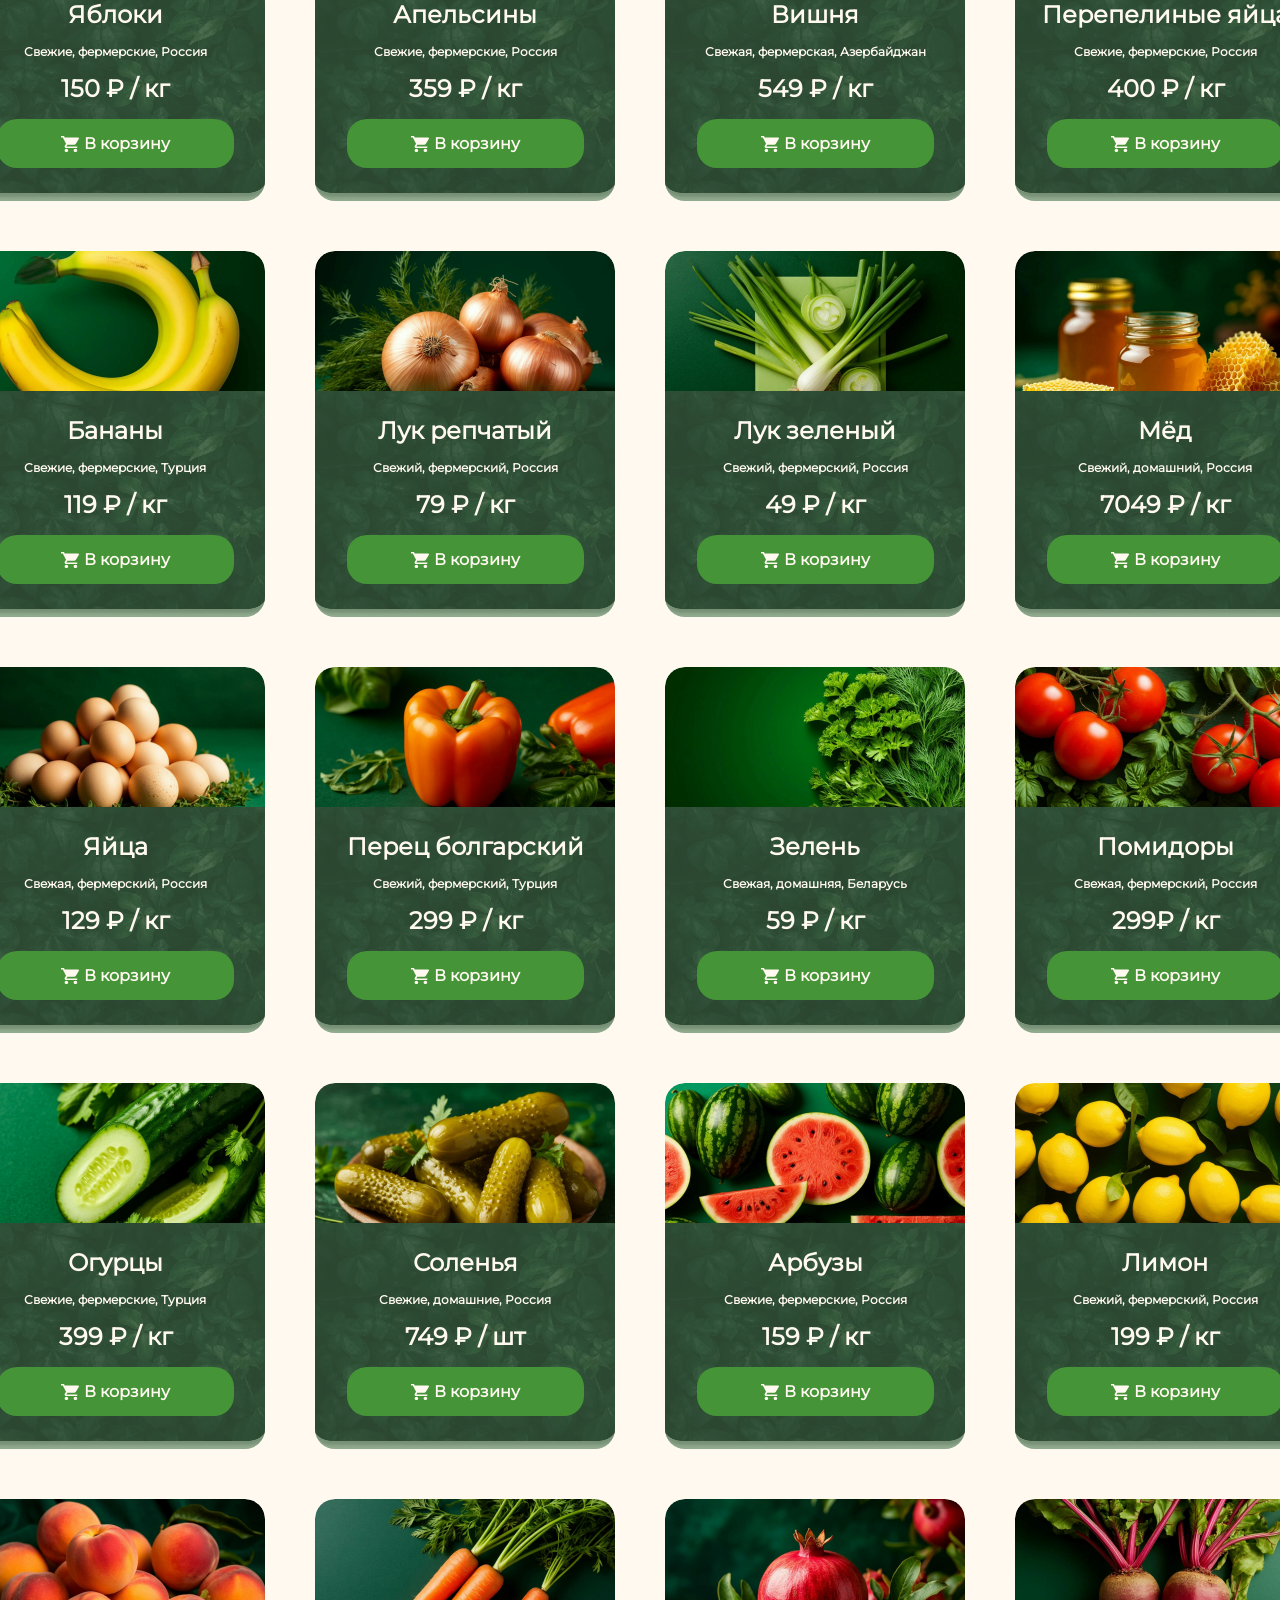
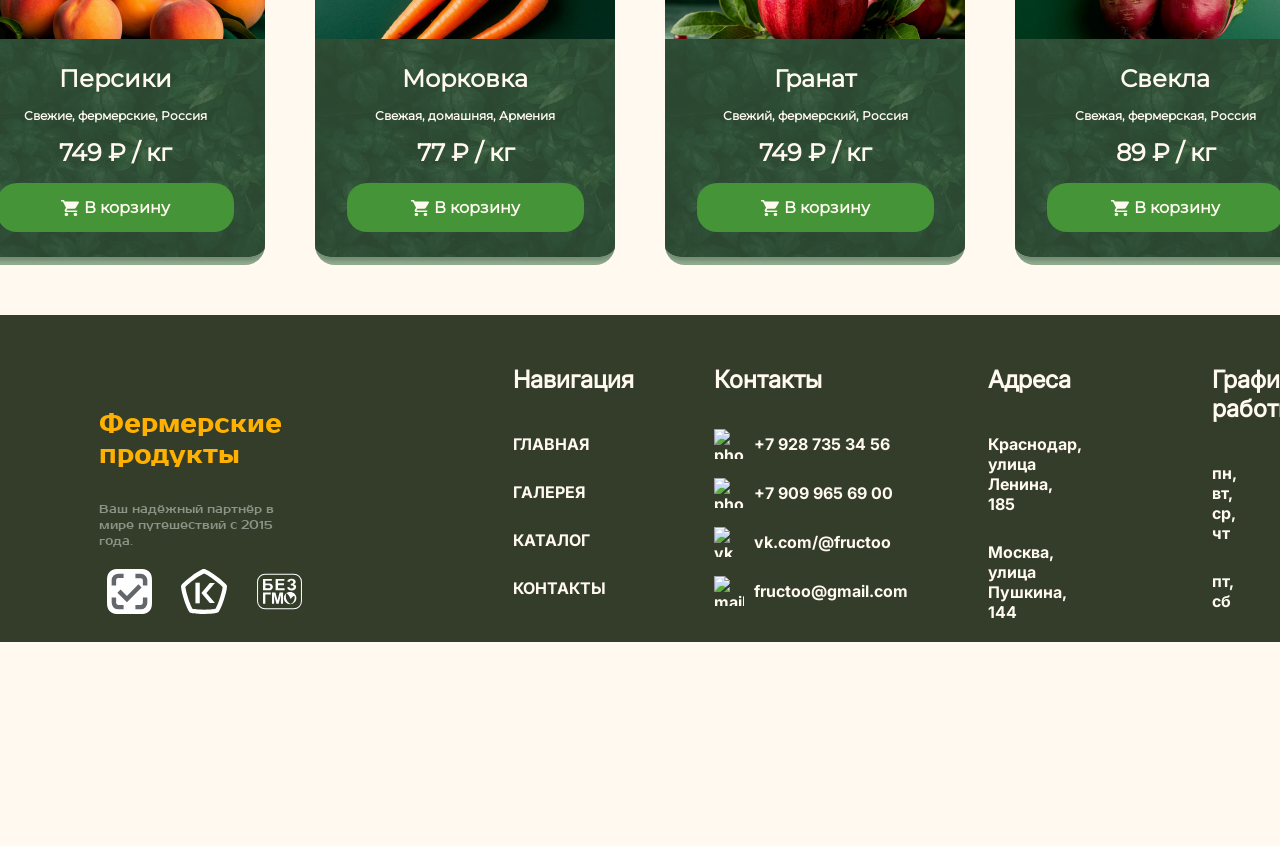
==== commit b4b2df38: "Added filter.js" ====
--- a/src/pages/catalog.html
+++ b/src/pages/catalog.html
@@ -7,6 +7,7 @@
     <meta name="viewport" content="width=device-width, initial-scale=1.0">
     <script src="../js/login.js" defer></script>
     <script src="../js/catalog.js" defer></script>
+    <script src="../js/filter.js" defer></script>
 </head>
 <body>
     <header>
@@ -28,25 +29,69 @@
     </section>
     <section class="catalog">
         <div class="filters">
-            <div class="filter-button">
-                <div class="filter-title">Категория</div>
-                <div class="filter-icon"></div>
-            </div>
-            <div class="filter-button">
-                <div class="filter-title">Цена, ₽</div>
-                <div class="filter-icon"></div>
-            </div>
-            <div class="filter-button">
-                <div class="filter-title">Фермер</div>
-                <div class="filter-icon"></div>
-            </div>
-            <div class="filter-button f1">
-                <div class="filter-title">Регион</div>
-                <div class="filter-icon"></div>
+            <div class="filter-wrapper">
+                <div class="filter-button">
+                    <div class="filter-title">Категория</div>
+                    <div class="filter-icon"></div>
+                </div>
+                <div class="filter-dropdown">
+                    <label><input type="checkbox" value="Мясо" data-filter="category">Мясо</label>
+                    <label><input type="checkbox" value="Мед" data-filter="category">Мед</label>
+                    <label><input type="checkbox" value="Овощи" data-filter="category">Овощи</label>
+                    <label><input type="checkbox" value="Фрукты" data-filter="category">Фрукты</label>
+                    <label><input type="checkbox" value="Яйца" data-filter="category">Яйца</label>
+                    <label><input type="checkbox" value="Сыр" data-filter="category">Сыр</label>
+                </div>
+            </div>
+
+            <div class="filter-wrapper">
+                <div class="filter-button">
+                    <div class="filter-title">Цена, ₽</div>
+                    <div class="filter-icon"></div>
+                </div>
+                <div class="filter-dropdown price-dropdown">
+                    <div class="price-input">
+                        <label>От</label>
+                        <input type="number" id="price-min" placeholder="0">
+                    </div>
+                    <div class="price-input">
+                        <label>До</label>
+                        <input type="number" id="price-max" placeholder="9999">
+                    </div>
+                </div>
+            </div>
+
+            <div class="filter-wrapper">
+                <div class="filter-button">
+                    <div class="filter-title">Фермер</div>
+                    <div class="filter-icon"></div>
+                </div>
+                <div class="filter-dropdown">
+                    <label><input type="checkbox" value="Алёна" data-filter="farmer">Алёна</label>
+                    <label><input type="checkbox" value="Арам" data-filter="farmer">Арам</label>
+                    <label><input type="checkbox" value="Иван" data-filter="farmer">Иван</label>
+                    <label><input type="checkbox" value="Полина" data-filter="farmer">Полина</label>
+                    <label><input type="checkbox" value="Олег" data-filter="farmer">Олег</label>
+                    <label><input type="checkbox" value="Руслан" data-filter="farmer">Руслан</label>
+                </div>
+            </div>
+
+            <div class="filter-wrapper">
+                <div class="filter-button f1">
+                    <div class="filter-title">Регион</div>
+                    <div class="filter-icon"></div>
+                </div>
+                <div class="filter-dropdown region-dropdown">
+                    <label><input type="checkbox" value="Россия" data-filter="region">Россия</label>
+                    <label><input type="checkbox" value="Беларусь" data-filter="region">Беларусь</label>
+                    <label><input type="checkbox" value="Азербайджан" data-filter="region">Азербайджан</label>
+                    <label><input type="checkbox" value="Турция" data-filter="region">Турция</label>
+                    <label><input type="checkbox" value="Армения" data-filter="region">Армения</label>
+                </div>
             </div>
         </div>
         <div class="cards">
-            <div class="card">
+            <div class="card" data-category="Сыр" data-price="749" data-farmer="Олег" data-region="Беларусь">
                 <div class="card-img c1"></div>
                 <div class="card-info">
                     <div class="card-title">Сыр Чеддер</div>
@@ -58,7 +103,7 @@
                     </div>
                 </div>
             </div>
-            <div class="card">
+            <div class="card" data-category="Овощи" data-price="559" data-farmer="Полина" data-region="Россия">
                 <div class="card-img c2"></div>
                 <div class="card-info">
                     <div class="card-title">Овощи ассорти</div>
@@ -70,7 +115,7 @@
                     </div>
                 </div>
             </div>
-            <div class="card">
+            <div class="card" data-category="Овощи" data-price="399" data-farmer="Иван" data-region="Россия">
                 <div class="card-img c3"></div>
                 <div class="card-info">
                     <div class="card-title">Молодая картошка</div>
@@ -82,7 +127,7 @@
                     </div>
                 </div>
             </div>
-            <div class="card">
+            <div class="card" data-category="Мясо" data-price="649" data-farmer="Иван" data-region="Россия">
                 <div class="card-img c4"></div>
                 <div class="card-info">
                     <div class="card-title">Свинина</div>
@@ -94,7 +139,7 @@
                     </div>
                 </div>
             </div>
-            <div class="card">
+            <div class="card" data-category="Мясо" data-price="849" data-farmer="Арам" data-region="Беларусь">
                 <div class="card-img c5"></div>
                 <div class="card-info">
                     <div class="card-title">Говядина</div>
@@ -106,7 +151,7 @@
                     </div>
                 </div>
             </div>
-            <div class="card">
+            <div class="card" data-category="Мясо" data-price="350" data-farmer="Олег" data-region="Россия">
                 <div class="card-img c6"></div>
                 <div class="card-info">
                     <div class="card-title">Курица</div>
@@ -118,7 +163,7 @@
                     </div>
                 </div>
             </div>
-            <div class="card">
+            <div class="card" data-category="Овощи" data-price="249" data-farmer="Алёна" data-region="Россия">
                 <div class="card-img c7"></div>
                 <div class="card-info">
                     <div class="card-title">Капуста</div>
@@ -130,7 +175,7 @@
                     </div>
                 </div>
             </div>
-            <div class="card">
+            <div class="card" data-category="Фрукты" data-price="250" data-farmer="Полина" data-region="Беларусь">
                 <div class="card-img c8"></div>
                 <div class="card-info">
                     <div class="card-title">Груша</div>
@@ -142,7 +187,7 @@
                     </div>
                 </div>
             </div>
-            <div class="card">
+            <div class="card" data-category="Фрукты" data-price="150" data-farmer="Руслан" data-region="Россия">
                 <div class="card-img c9"></div>
                 <div class="card-info">
                     <div class="card-title">Яблоки</div>
@@ -154,7 +199,7 @@
                     </div>
                 </div>
             </div>
-            <div class="card">
+            <div class="card" data-category="Фрукты" data-price="359" data-farmer="Иван" data-region="Россия">
                 <div class="card-img c10"></div>
                 <div class="card-info">
                     <div class="card-title">Апельсины</div>
@@ -166,7 +211,7 @@
                     </div>
                 </div>
             </div>
-            <div class="card">
+            <div class="card" data-category="Фрукты" data-price="549" data-farmer="Олег" data-region="Азербайджан">
                 <div class="card-img c11"></div>
                 <div class="card-info">
                     <div class="card-title">Вишня</div>
@@ -178,7 +223,7 @@
                     </div>
                 </div>
             </div>
-            <div class="card">
+            <div class="card"  data-category="Яйца" data-price="400" data-farmer="Полина" data-region="Россия">
                 <div class="card-img c12"></div>
                 <div class="card-info">
                     <div class="card-title">Перепелиные яйца</div>
@@ -190,7 +235,7 @@
                     </div>
                 </div>
             </div>
-            <div class="card">
+            <div class="card" data-category="Фрукты" data-price="119" data-farmer="Арам" data-region="Турция">
                 <div class="card-img c13"></div>
                 <div class="card-info">
                     <div class="card-title">Бананы</div>
@@ -202,7 +247,7 @@
                     </div>
                 </div>
             </div>
-            <div class="card">
+            <div class="card" data-category="Овощи" data-price="79" data-farmer="Руслан" data-region="Россия">
                 <div class="card-img c14"></div>
                 <div class="card-info">
                     <div class="card-title">Лук репчатый</div>
@@ -214,7 +259,7 @@
                     </div>
                 </div>
             </div>
-            <div class="card">
+            <div class="card" data-category="Овощи" data-price="49" data-farmer="Иван" data-region="Россия">
                 <div class="card-img c15"></div>
                 <div class="card-info">
                     <div class="card-title">Лук зеленый</div>
@@ -226,7 +271,7 @@
                     </div>
                 </div>
             </div>
-            <div class="card">
+            <div class="card" data-category="Мед" data-price="7049" data-farmer="Олег" data-region="Россия">
                 <div class="card-img c16"></div>
                 <div class="card-info">
                     <div class="card-title">Мёд</div>
@@ -238,7 +283,7 @@
                     </div>
                 </div>
             </div>
-            <div class="card">
+            <div class="card" data-category="Яйца" data-price="129" data-farmer="Алёна" data-region="Россия">
                 <div class="card-img c17"></div>
                 <div class="card-info">
                     <div class="card-title">Яйца</div>
@@ -250,7 +295,7 @@
                     </div>
                 </div>
             </div>
-            <div class="card">
+            <div class="card" data-category="Овощи" data-price="229" data-farmer="Полина" data-region="Турция">
                 <div class="card-img c18"></div>
                 <div class="card-info">
                     <div class="card-title">Перец болгарский</div>
@@ -262,7 +307,7 @@
                     </div>
                 </div>
             </div>
-            <div class="card">
+            <div class="card" data-category="Овощи" data-price="59" data-farmer="Алёна" data-region="Беларусь">
                 <div class="card-img c19"></div>
                 <div class="card-info">
                     <div class="card-title">Зелень</div>
@@ -274,7 +319,7 @@
                     </div>
                 </div>
             </div>
-            <div class="card">
+            <div class="card" data-category="Овощи" data-price="299" data-farmer="Арам" data-region="Россия">
                 <div class="card-img c20"></div>
                 <div class="card-info">
                     <div class="card-title">Помидоры</div>
@@ -286,7 +331,7 @@
                     </div>
                 </div>
             </div>
-            <div class="card">
+            <div class="card" data-category="Овощи" data-price="399" data-farmer="Олег" data-region="Турция">
                 <div class="card-img c21"></div>
                 <div class="card-info">
                     <div class="card-title">Огурцы</div>
@@ -298,7 +343,7 @@
                     </div>
                 </div>
             </div>
-            <div class="card">
+            <div class="card" data-category="Овощи" data-price="749" data-farmer="Олег" data-region="Россия">
                 <div class="card-img c22"></div>
                 <div class="card-info">
                     <div class="card-title">Соленья</div>
@@ -310,7 +355,7 @@
                     </div>
                 </div>
             </div>
-            <div class="card">
+            <div class="card" data-category="Фрукт" data-price="159" data-farmer="Арам" data-region="Россия">
                 <div class="card-img c23"></div>
                 <div class="card-info">
                     <div class="card-title">Арбузы</div>
@@ -322,7 +367,7 @@
                     </div>
                 </div>
             </div>
-            <div class="card">
+            <div class="card" data-category="Фрукт" data-price="199" data-farmer="Полина" data-region="Россия">
                 <div class="card-img c24"></div>
                 <div class="card-info">
                     <div class="card-title">Лимон</div>
@@ -334,7 +379,7 @@
                     </div>
                 </div>
             </div>
-            <div class="card">
+            <div class="card" data-category="Фрукт" data-price="749" data-farmer="Алёна" data-region="Россия">
                 <div class="card-img c25"></div>
                 <div class="card-info">
                     <div class="card-title">Персики</div>
@@ -346,7 +391,7 @@
                     </div>
                 </div>
             </div>
-            <div class="card">
+            <div class="card" data-category="Овощи" data-price="77" data-farmer="Арам" data-region="Армения">
                 <div class="card-img c26"></div>
                 <div class="card-info">
                     <div class="card-title">Морковка</div>
@@ -358,7 +403,7 @@
                     </div>
                 </div>
             </div>
-            <div class="card">
+            <div class="card" data-category="Фрукт" data-price="749" data-farmer="Полина" data-region="Россия">
                 <div class="card-img c27"></div>
                 <div class="card-info">
                     <div class="card-title">Гранат</div>
@@ -370,7 +415,7 @@
                     </div>
                 </div>
             </div>
-            <div class="card">
+            <div class="card" data-category="Овощи" data-price="89" data-farmer="Иван" data-region="Россия">
                 <div class="card-img c28"></div>
                 <div class="card-info">
                     <div class="card-title">Свекла</div>
--- a/src/style/catalog.css
+++ b/src/style/catalog.css
@@ -99,6 +99,104 @@
     background-image: url('../image/icons/check-bottom.svg');
     background-size: cover;
     background-position: center;
+}
+
+.filter-wrapper {
+    position: relative;
+    display: inline-block;
+}
+
+.filter-dropdown {
+    display: none;
+    position: absolute;
+    top: 100%;
+    left: 0;
+    margin-top: 10px;
+    background-color: #4A764F;
+    border-radius: 12px;
+    padding: 20px;
+    color: #FFF9F0;
+    font-family: Montserrat, sans-serif;
+    font-size: 16px;
+    z-index: 100;
+    box-shadow: 0 4px 15px rgba(0,0,0,0.15);
+    min-width: 200px;
+    flex-direction: column;
+    gap: 15px;
+}
+
+.region-dropdown {
+    min-width: 250px;
+}
+
+.price-dropdown {
+    min-width: 150px;
+}
+
+.filter-dropdown.active {
+    display: flex;
+}
+
+.filter-dropdown label {
+    display: flex;
+    align-items: center;
+    gap: 12px;
+    cursor: pointer;
+}
+
+.filter-dropdown input[type="checkbox"] {
+    appearance: none;
+    -webkit-appearance: none;
+    width: 18px;
+    height: 18px;
+    border: 1px solid #FFF9F0;
+    border-radius: 3px;
+    background-color: transparent;
+    cursor: pointer;
+    position: relative;
+    flex-shrink: 0;
+}
+
+.filter-dropdown input[type="checkbox"]:checked {
+    background-color: transparent;
+}
+
+.filter-dropdown input[type="checkbox"]:checked::after {
+    content: '✔';
+    position: absolute;
+    top: 50%;
+    left: 50%;
+    transform: translate(-50%, -50%);
+    color: #FFF9F0;
+    font-size: 12px;
+}
+
+.price-input {
+    display: flex;
+    flex-direction: column;
+    gap: 5px;
+}
+
+.price-input input[type="number"] {
+    background-color: #FFF9F0;
+    border: none;
+    border-radius: 8px;
+    height: 35px;
+    padding: 0 10px;
+    font-size: 16px;
+    color: #333;
+    outline: none;
+    width: 100%;
+    box-sizing: border-box;
+}
+
+.filter-button.active .filter-icon {
+    transform: rotate(180deg);
+    transition: transform 0.3s ease;
+}
+
+.filter-icon {
+    transition: transform 0.3s ease;
 }
 
 .cards {
